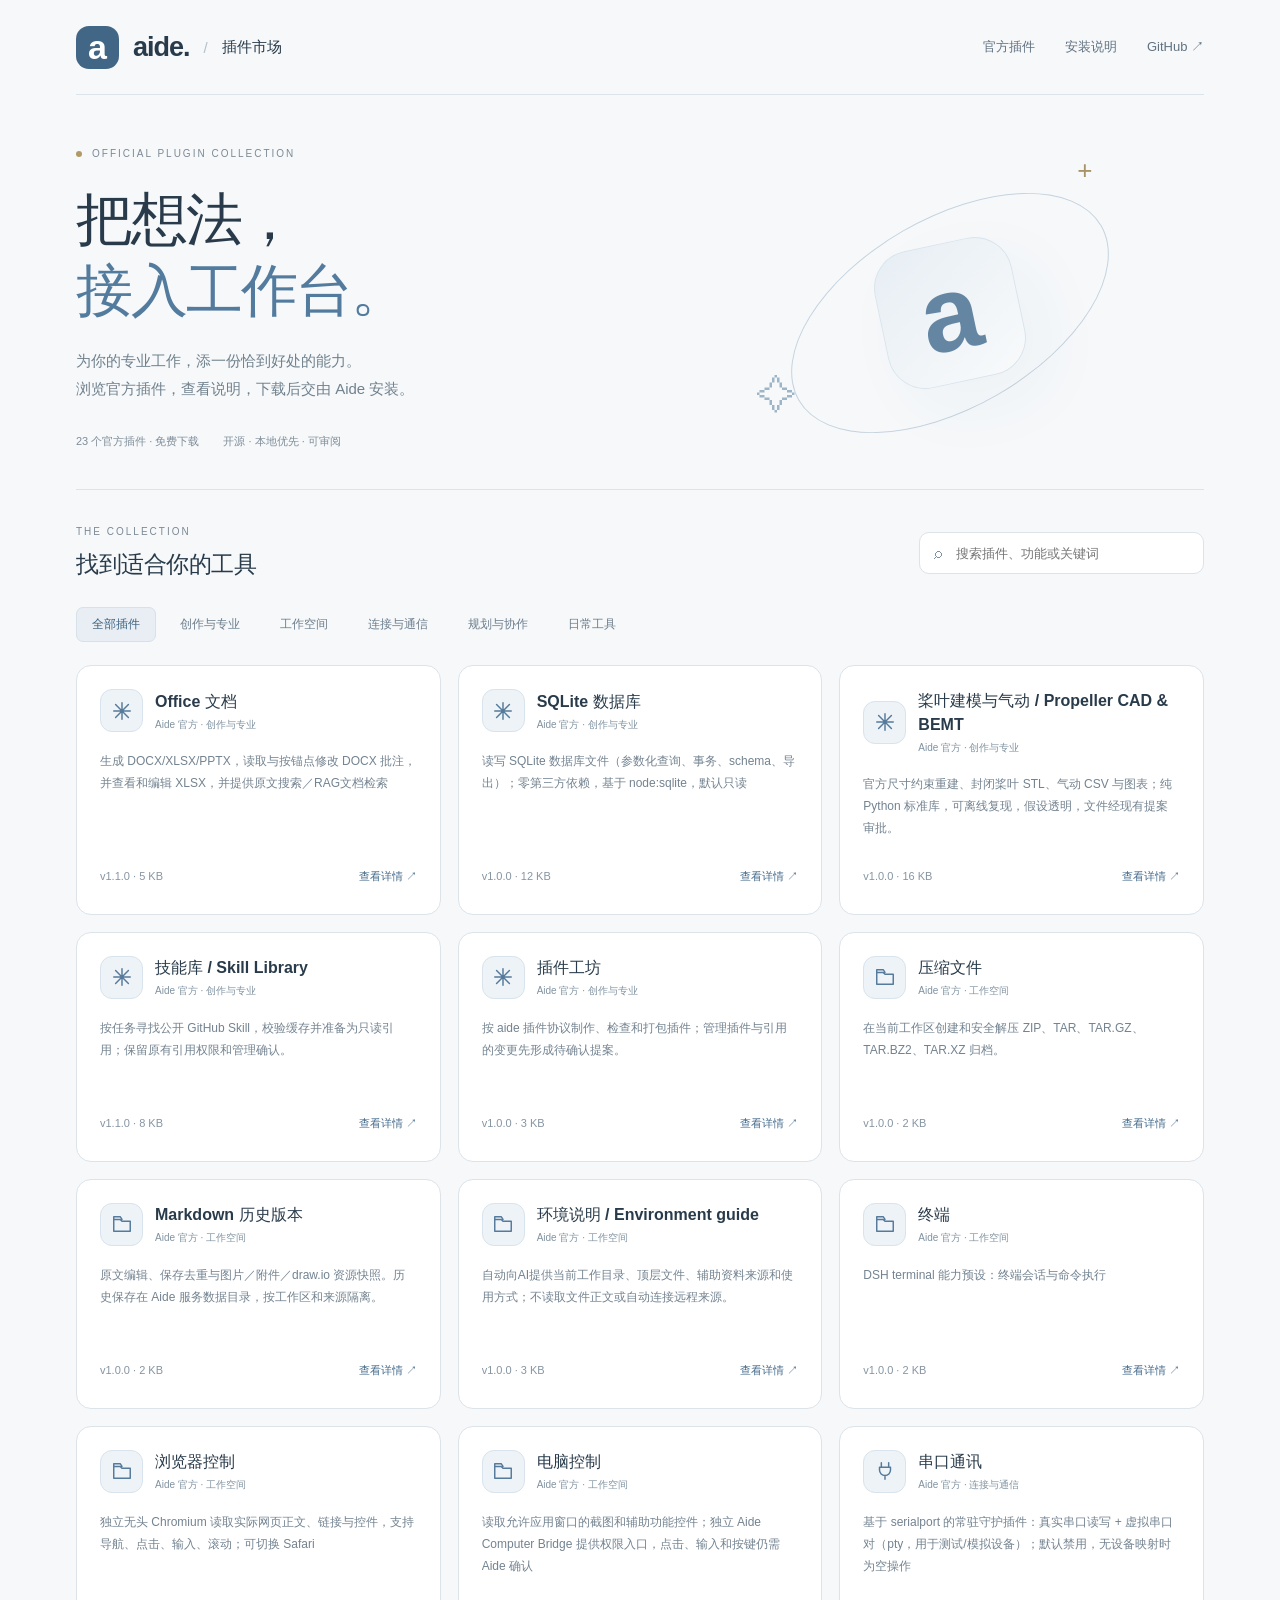
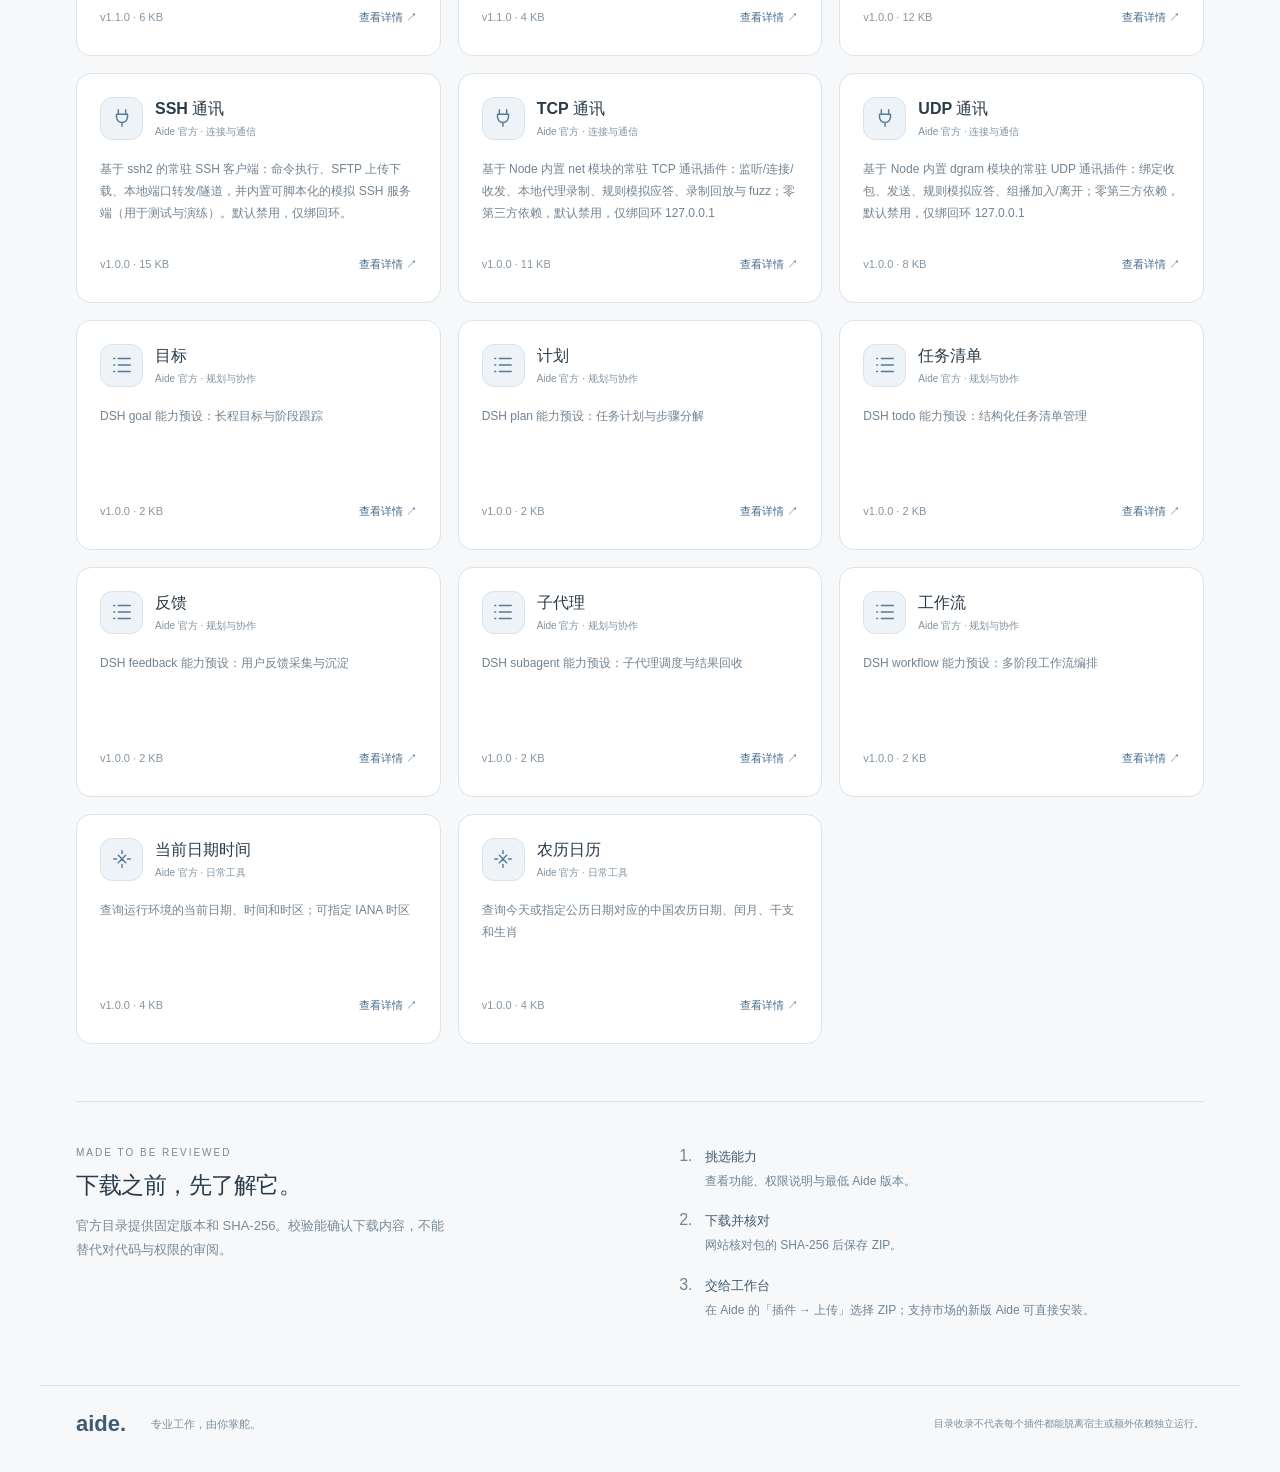
==== index.html @ da330de4 "feat: add official plugin catalog, verified packages and market website" ====
<!doctype html><html lang="zh-CN"><head><meta charset="utf-8"><meta name="viewport" content="width=device-width,initial-scale=1"><meta http-equiv="Content-Security-Policy" content="default-src 'self'; script-src 'self'; style-src 'self'; img-src 'self' https://raw.githubusercontent.com; connect-src 'self'; object-src 'none'; base-uri 'none'"><meta name="description" content="Aide 官方插件市场，浏览、核对并下载可安装的插件包。"><title>Aide · 官方插件市场</title><link rel="icon" href="favicon.svg" type="image/svg+xml"><link rel="stylesheet" href="market.css"><script src="market.js" defer></script></head><body><header><a class="brand" href="./"><span class="logo">a</span><b>aide.</b><span class="divider">/</span><span>插件市场</span></a><nav><a href="#plugins">官方插件</a><a href="#guide">安装说明</a><a href="https://github.com/skyelan1999/aide-pkg-shop" rel="noopener noreferrer" target="_blank">GitHub ↗</a></nav></header><main><section class="hero"><div class="eyebrow"><span></span> OFFICIAL PLUGIN COLLECTION</div><h1>把想法，<br><em>接入工作台。</em></h1><p>为你的专业工作，添一份恰到好处的能力。<br>浏览官方插件，查看说明，下载后交由 Aide 安装。</p><div class="hero-foot"><span id="count">正在读取目录</span><span>开源 · 本地优先 · 可审阅</span></div><div class="hero-art" aria-hidden="true"><span>+</span><div class="art-orbit"></div><div class="art-core">a</div><i>✧</i></div></section><section id="plugins" class="collection"><div class="section-heading"><div><span class="eyebrow">THE COLLECTION</span><h2>找到适合你的工具</h2></div><label class="search"><span aria-hidden="true">⌕</span><input id="search" type="search" placeholder="搜索插件、功能或关键词" aria-label="搜索官方插件"></label></div><div id="categories" class="categories" role="group" aria-label="插件分类"></div><p id="status" role="status" aria-live="polite"></p><div id="grid" class="grid"></div></section><section id="guide" class="guide"><div><span class="eyebrow">MADE TO BE REVIEWED</span><h2>下载之前，先了解它。</h2><p>官方目录提供固定版本和 SHA-256。校验能确认下载内容，不能替代对代码与权限的审阅。</p></div><ol><li><b>挑选能力</b><span>查看功能、权限说明与最低 Aide 版本。</span></li><li><b>下载并核对</b><span>网站核对包的 SHA-256 后保存 ZIP。</span></li><li><b>交给工作台</b><span>在 Aide 的「插件 → 上传」选择 ZIP；支持市场的新版 Aide 可直接安装。</span></li></ol></section></main><footer><a class="brand" href="https://github.com/skyelan1999/aide">aide.</a><span>专业工作，由你掌舵。</span><small>目录收录不代表每个插件都能脱离宿主或额外依赖独立运行。</small></footer><dialog id="details" aria-labelledby="detail-title"><div class="dialog-top"><span class="eyebrow">PLUGIN DETAILS</span><button id="close" aria-label="关闭详情">×</button></div><div id="detail-body"></div></dialog></body></html>
---- market.css ----
:root{font-family:Inter,-apple-system,BlinkMacSystemFont,"Segoe UI","PingFang SC",sans-serif;color:#293b4a;background:#f6f8fa;font-synthesis:none;--blue:#426786;--line:#dce3e9}*{box-sizing:border-box}body{margin:0}a{color:inherit;text-decoration:none}button,input{font:inherit}button,a{touch-action:manipulation}button{cursor:pointer}button:disabled{opacity:.55;cursor:wait}a:focus-visible,button:focus-visible,input:focus-visible{outline:2px solid #426786;outline-offset:4px}header,main,footer{max-width:1200px;margin:auto}header{height:94px;display:flex;align-items:center;justify-content:space-between;padding:0 36px}.brand{display:flex;align-items:center;gap:14px;font-size:15px}.brand b{font-size:27px;letter-spacing:-1px}.logo{display:grid;place-items:center;background:var(--blue);color:#fff;font-size:34px;font-weight:650;width:43px;height:43px;border-radius:13px}.divider{color:#b4c0ca}nav{display:flex;gap:30px;font-size:13px;color:#617281}nav a:hover{color:var(--blue)}main{padding:0 36px}.hero{position:relative;overflow:hidden;min-height:395px;border-top:1px solid var(--line);padding:53px 0 38px}.eyebrow{display:flex;align-items:center;gap:10px;font-size:10px;letter-spacing:2px;color:#7c8995}.eyebrow>span{width:6px;height:6px;border-radius:50%;background:#b19a66}h1{font-size:57px;letter-spacing:-2px;line-height:1.25;font-weight:600;margin:25px 0 20px}h1 em{font-style:normal;color:#527b9e}.hero p{font-size:15px;color:#70818d;line-height:1.9}.hero-foot{display:flex;gap:24px;margin-top:30px;font-size:11px;color:#7f8d99}.hero-art{position:absolute;inset:42px 0 0 55%;display:grid;place-items:center;pointer-events:none}.art-core{width:140px;height:140px;display:grid;place-items:center;font-weight:600;font-size:106px;line-height:1;color:#6486a3;background:linear-gradient(145deg,#e7eef4,#f8fafb);border:1px solid #d9e4ed;border-radius:38px;box-shadow:20px 26px 70px #365b7c0a;transform:rotate(-12deg)}.art-orbit{position:absolute;width:350px;height:190px;border:1px solid #c5d3df;border-radius:50%;transform:rotate(-30deg)}.hero-art>span{position:absolute;right:22%;top:5%;font-size:26px;color:#a89369}.hero-art i{position:absolute;left:12%;bottom:20%;font-size:40px;color:#9eb4c7;font-style:normal}.collection{border-top:1px solid var(--line);padding-top:36px;scroll-margin-top:24px}.section-heading{display:flex;align-items:center;justify-content:space-between;gap:24px}h2{font-size:23px;font-weight:550;letter-spacing:-.5px;margin:12px 0 0}.search{display:flex;gap:12px;align-items:center;border:1px solid var(--line);border-radius:10px;background:white;padding:11px 14px;color:#8091a0}.search input{width:235px;border:0;outline:0;background:none;font-size:13px;color:#293b4a}.categories{display:flex;gap:8px;flex-wrap:wrap;margin:27px 0 23px}.categories button{border:1px solid transparent;border-radius:7px;padding:8px 15px;background:none;color:#6c7e8d;font-size:12px}.categories button[aria-pressed=true]{border-color:#d6e1ea;background:#e8eef3;color:#3d6281}.grid{display:grid;grid-template-columns:repeat(3,minmax(0,1fr));gap:17px}.card{background:#fff;border:1px solid var(--line);border-radius:15px;padding:23px;display:flex;flex-direction:column;min-width:0;min-height:230px;transition:transform .15s,box-shadow .15s}.card:hover{transform:translateY(-2px);box-shadow:0 8px 25px #293b4a08}.card-head{display:flex;align-items:center;gap:12px}.plugin-icon{display:grid;place-items:center;width:43px;height:43px;border:1px solid #d8e3ed;border-radius:12px;background:#eef3f7;color:#567a9b;flex:none}.plugin-icon svg{width:22px;height:22px}.card h3{font-size:16px;font-weight:600;margin:0;line-height:1.5;overflow-wrap:anywhere}.official{color:#8093a1;font-size:10px;margin-top:4px;display:block}.card p{color:#738390;font-size:12px;line-height:1.85;display:-webkit-box;-webkit-line-clamp:3;-webkit-box-orient:vertical;overflow:hidden;margin:18px 0 22px}.card-foot{display:flex;align-items:center;justify-content:space-between;gap:12px;margin-top:auto;font-size:11px;color:#8695a2}.card-foot button{color:#456b8c;background:transparent;border:0;padding:7px 0 7px 10px;white-space:nowrap}.guide{display:grid;grid-template-columns:1fr 1fr;gap:70px;border-top:1px solid var(--line);margin-top:57px;padding:45px 0}.guide p{font-size:13px;line-height:1.9;color:#788997;max-width:370px}.guide ol{margin:0;padding-left:22px;color:#6f8495}.guide li{padding:0 0 19px 8px}.guide li b{display:block;font-size:13px;font-weight:550;color:#405a70}.guide li span{display:block;font-size:12px;line-height:1.8;margin-top:5px}footer{border-top:1px solid var(--line);padding:25px 36px 35px;display:flex;gap:25px;align-items:center;color:#7d8f9c;font-size:11px}footer .brand{font-weight:650;font-size:22px;color:#405a70}footer small{margin-left:auto;font-size:10px}dialog{border:1px solid var(--line);border-radius:18px;padding:28px;width:min(690px,calc(100vw - 32px));max-height:88dvh;color:inherit;background:#fbfcfd;box-shadow:0 30px 100px #22364930}dialog::backdrop{background:#263e5550;backdrop-filter:blur(4px)}.dialog-top{display:flex;justify-content:space-between;align-items:center;margin-bottom:20px}.dialog-top button{border:0;background:none;color:#657f94;font-size:25px;padding:3px 10px}dialog h2{font-size:25px;line-height:1.45;margin:12px 0}dialog p{font-size:13px;line-height:1.9;color:#6f8292}dialog dl{display:grid;grid-template-columns:100px 1fr;gap:12px;font-size:12px;padding:20px;border:1px solid var(--line);border-radius:10px;background:#fff}dialog dt{color:#8493a0}dialog dd{margin:0;overflow-wrap:anywhere}dialog details{font-size:12px;color:#62788c;margin:20px 0}dialog pre{white-space:pre-wrap;overflow-wrap:anywhere;line-height:1.9;font:12px/1.9 inherit;padding:14px;background:#eef2f6;border-radius:8px}.primary{border:0;border-radius:9px;background:#466b89;color:#fff;padding:12px 20px;font-size:13px}.detail-actions{display:flex;align-items:center;gap:20px;margin-top:22px}.detail-actions a{font-size:12px;color:#597b97}#status:empty{display:none}#status{font-size:13px;color:#667f93}.download-status{font-size:12px;color:#667f93;min-height:20px}
@media(max-width:800px){.grid{grid-template-columns:repeat(2,minmax(0,1fr))}.hero-art{inset:65px -80px 0 55%;opacity:.65}.guide{gap:30px}.search input{width:170px}footer{flex-wrap:wrap}footer small{margin:0;width:100%}}@media(max-width:540px){header{padding:0 20px;height:76px}nav{gap:15px}nav a:first-child{display:none}.brand{gap:9px}.brand>span:last-child{display:none}main{padding:0 20px}.hero{min-height:360px;padding-top:35px}h1{font-size:45px}.hero-art{opacity:.25;inset:80px -160px 0 35%}.hero-foot{position:relative;gap:14px;font-size:10px}.section-heading{align-items:stretch;flex-direction:column}.search input{width:100%}.grid{grid-template-columns:1fr}.guide{grid-template-columns:1fr;gap:25px}.categories{gap:3px}.categories button{padding:8px 10px}dialog{padding:20px}dialog dl{grid-template-columns:76px 1fr;padding:14px}footer{padding-inline:20px}}
@media(prefers-reduced-motion:reduce){*{transition:none!important}.card:hover{transform:none}}
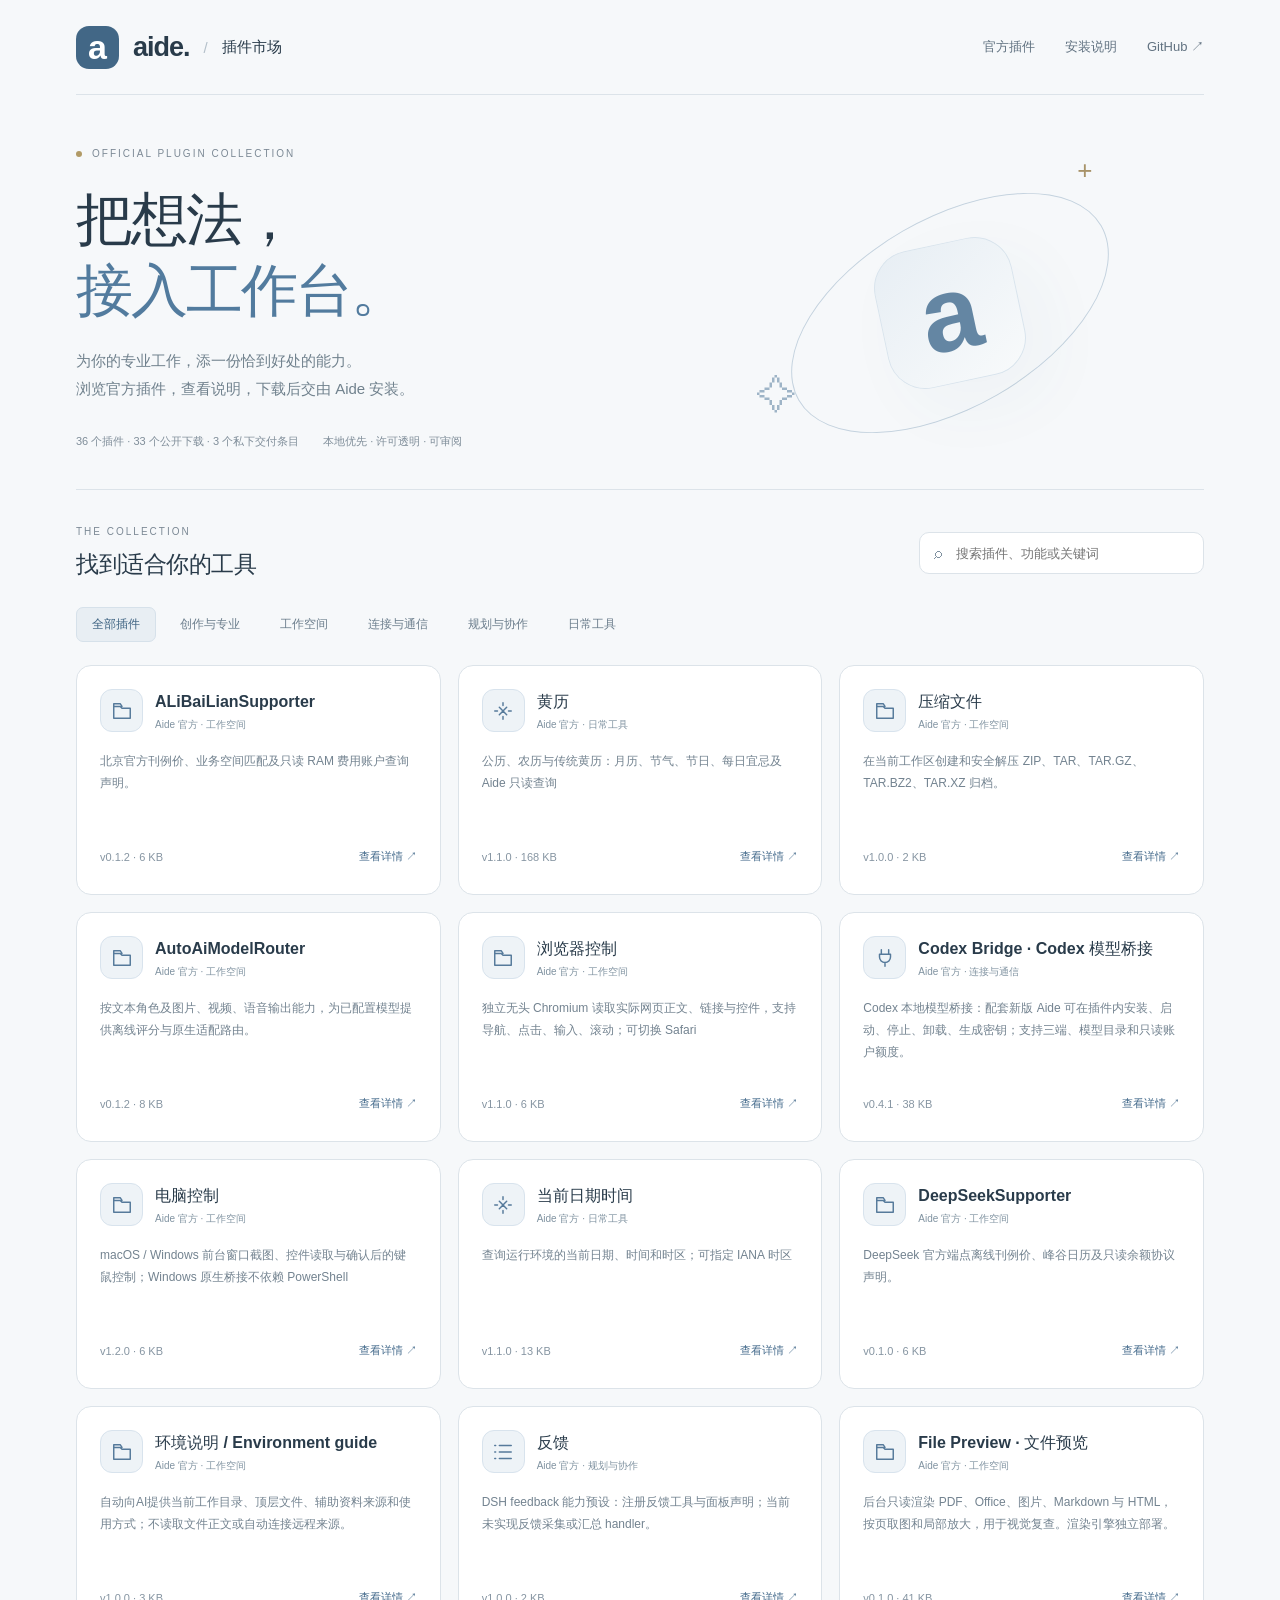
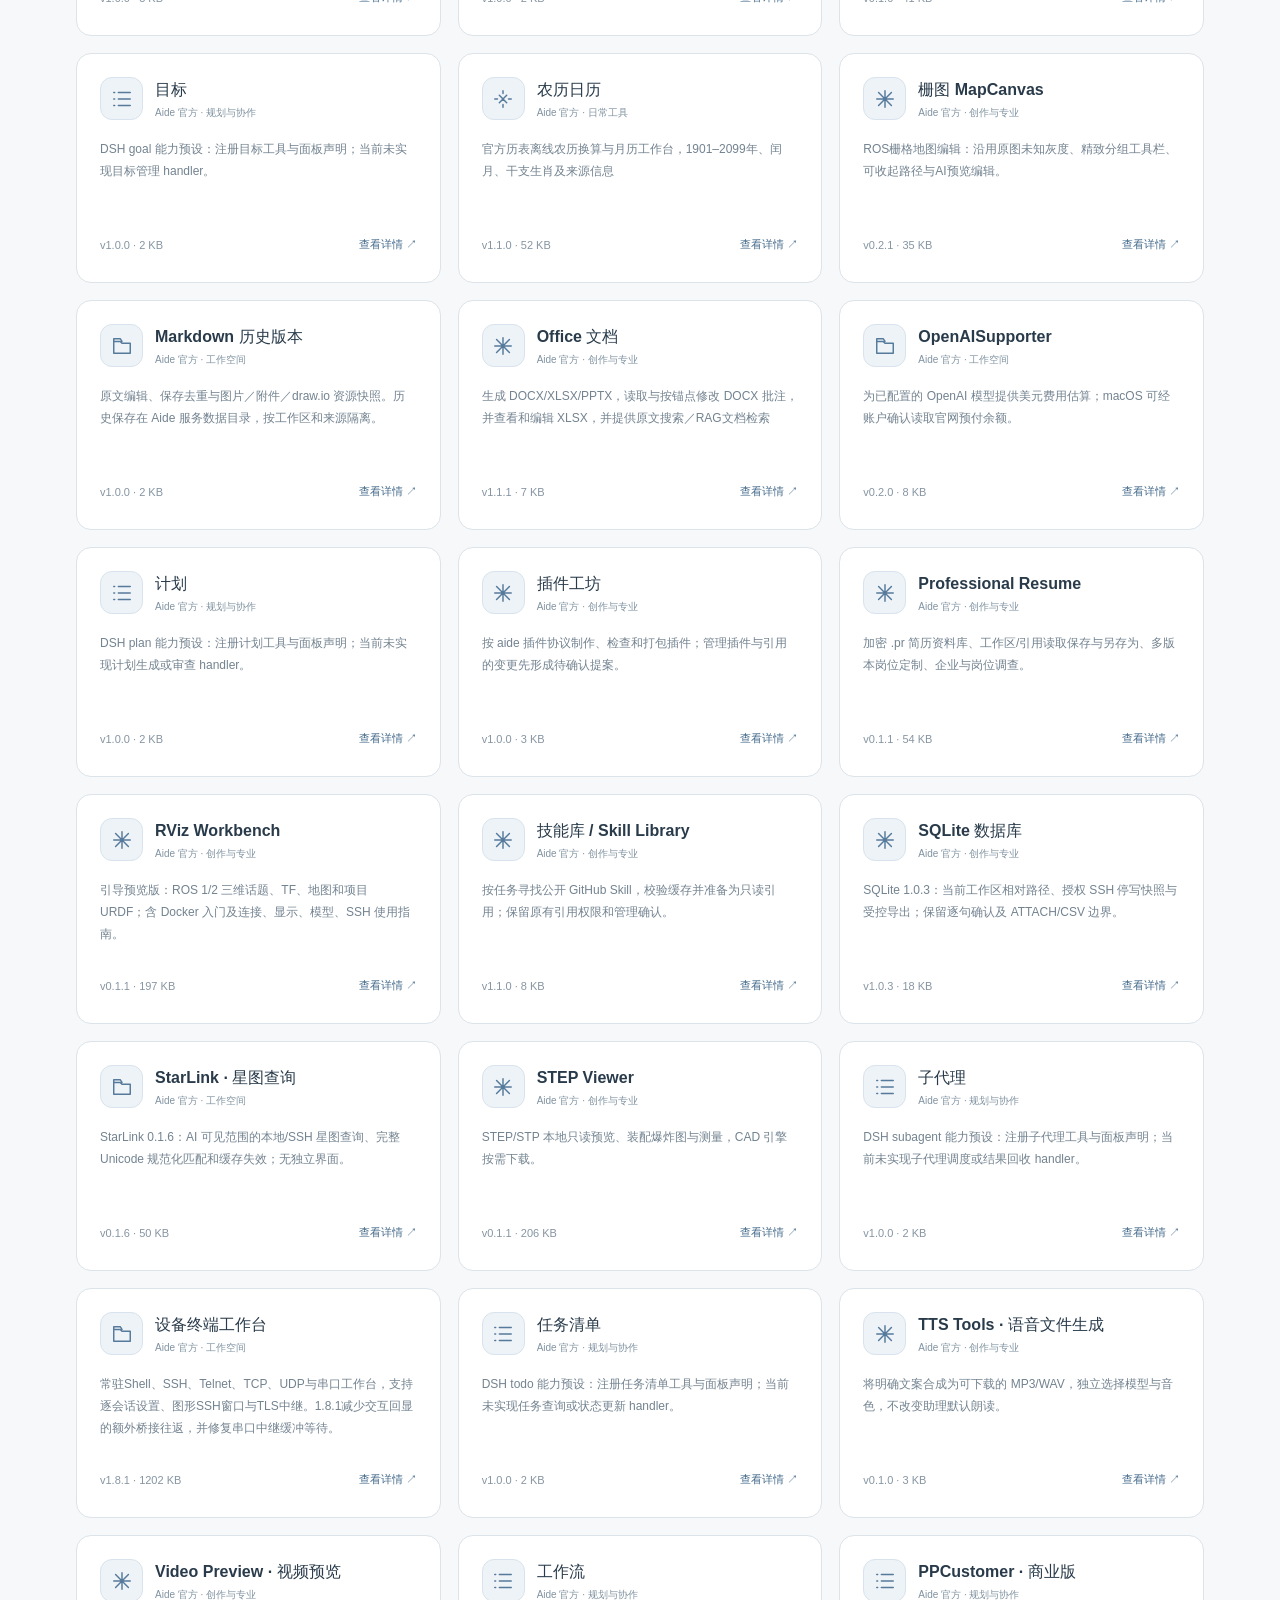
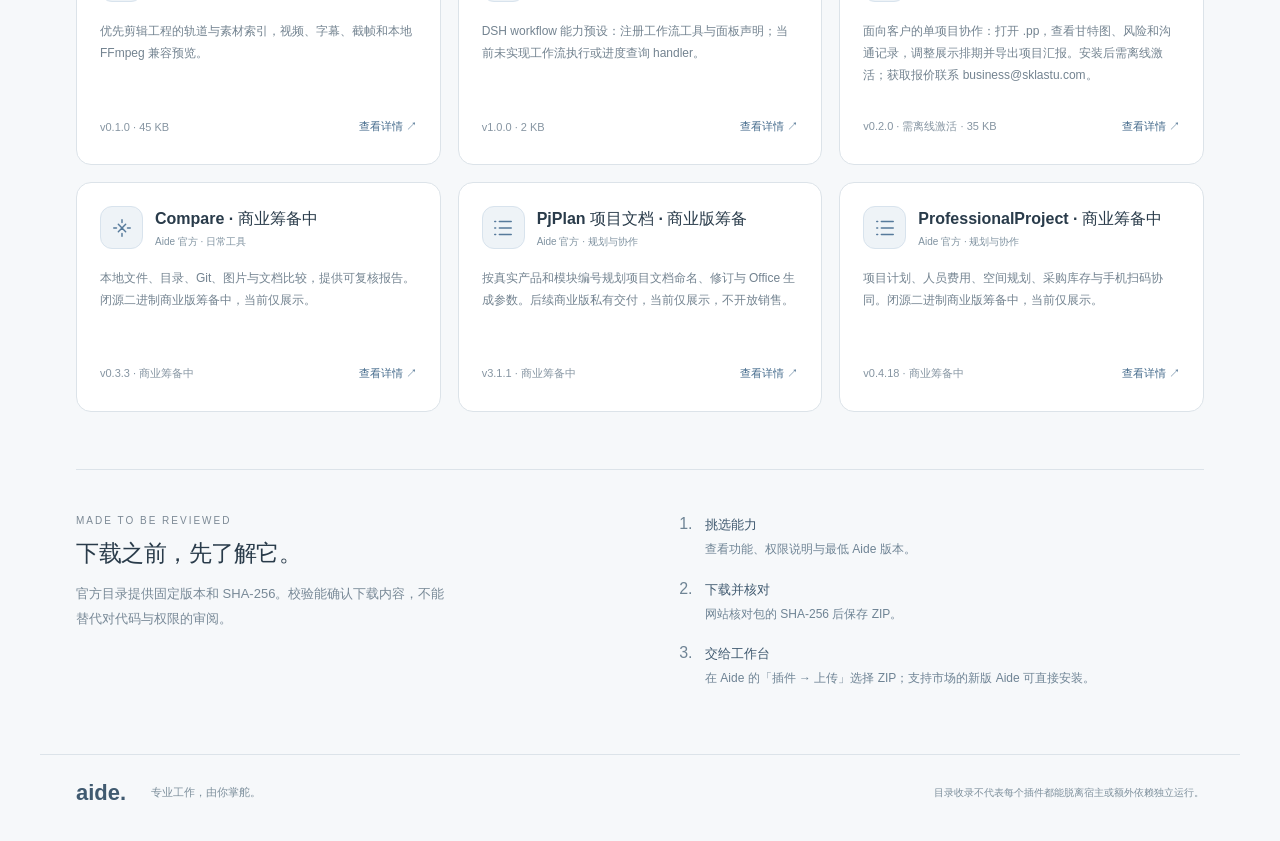
==== commit 316ef1ff: "Publish PPCustomer commercial client with offline activation guidance" ====
--- a/index.html
+++ b/index.html
@@ -1 +1 @@
-<!doctype html><html lang="zh-CN"><head><meta charset="utf-8"><meta name="viewport" content="width=device-width,initial-scale=1"><meta http-equiv="Content-Security-Policy" content="default-src 'self'; script-src 'self'; style-src 'self'; img-src 'self' https://raw.githubusercontent.com; connect-src 'self'; object-src 'none'; base-uri 'none'"><meta name="description" content="Aide 官方插件市场，浏览、核对并下载可安装的插件包。"><title>Aide · 官方插件市场</title><link rel="icon" href="favicon.svg" type="image/svg+xml"><link rel="stylesheet" href="market.css"><script src="market.js" defer></script></head><body><header><a class="brand" href="./"><span class="logo">a</span><b>aide.</b><span class="divider">/</span><span>插件市场</span></a><nav><a href="#plugins">官方插件</a><a href="#guide">安装说明</a><a href="https://github.com/skyelan1999/aide-pkg-shop" rel="noopener noreferrer" target="_blank">GitHub ↗</a></nav></header><main><section class="hero"><div class="eyebrow"><span></span> OFFICIAL PLUGIN COLLECTION</div><h1>把想法，<br><em>接入工作台。</em></h1><p>为你的专业工作，添一份恰到好处的能力。<br>浏览官方插件，查看说明，下载后交由 Aide 安装。</p><div class="hero-foot"><span id="count">正在读取目录</span><span>开源 · 本地优先 · 可审阅</span></div><div class="hero-art" aria-hidden="true"><span>+</span><div class="art-orbit"></div><div class="art-core">a</div><i>✧</i></div></section><section id="plugins" class="collection"><div class="section-heading"><div><span class="eyebrow">THE COLLECTION</span><h2>找到适合你的工具</h2></div><label class="search"><span aria-hidden="true">⌕</span><input id="search" type="search" placeholder="搜索插件、功能或关键词" aria-label="搜索官方插件"></label></div><div id="categories" class="categories" role="group" aria-label="插件分类"></div><p id="status" role="status" aria-live="polite"></p><div id="grid" class="grid"></div></section><section id="guide" class="guide"><div><span class="eyebrow">MADE TO BE REVIEWED</span><h2>下载之前，先了解它。</h2><p>官方目录提供固定版本和 SHA-256。校验能确认下载内容，不能替代对代码与权限的审阅。</p></div><ol><li><b>挑选能力</b><span>查看功能、权限说明与最低 Aide 版本。</span></li><li><b>下载并核对</b><span>网站核对包的 SHA-256 后保存 ZIP。</span></li><li><b>交给工作台</b><span>在 Aide 的「插件 → 上传」选择 ZIP；支持市场的新版 Aide 可直接安装。</span></li></ol></section></main><footer><a class="brand" href="https://github.com/skyelan1999/aide">aide.</a><span>专业工作，由你掌舵。</span><small>目录收录不代表每个插件都能脱离宿主或额外依赖独立运行。</small></footer><dialog id="details" aria-labelledby="detail-title"><div class="dialog-top"><span class="eyebrow">PLUGIN DETAILS</span><button id="close" aria-label="关闭详情">×</button></div><div id="detail-body"></div></dialog></body></html>
+<!doctype html><html lang="zh-CN"><head><meta charset="utf-8"><meta name="viewport" content="width=device-width,initial-scale=1"><meta http-equiv="Content-Security-Policy" content="default-src 'self'; script-src 'self'; style-src 'self'; img-src 'self' https://raw.githubusercontent.com; connect-src 'self'; object-src 'none'; base-uri 'none'"><meta name="description" content="Aide 官方插件市场，浏览、核对并下载可安装的插件包。"><title>Aide · 官方插件市场</title><link rel="icon" href="favicon.svg" type="image/svg+xml"><link rel="stylesheet" href="market.css"><script src="market.js" defer></script></head><body><header><a class="brand" href="./"><span class="logo">a</span><b>aide.</b><span class="divider">/</span><span>插件市场</span></a><nav><a href="#plugins">官方插件</a><a href="#guide">安装说明</a><a href="https://github.com/skyelan1999/aide-pkg-shop" rel="noopener noreferrer" target="_blank">GitHub ↗</a></nav></header><main><section class="hero"><div class="eyebrow"><span></span> OFFICIAL PLUGIN COLLECTION</div><h1>把想法，<br><em>接入工作台。</em></h1><p>为你的专业工作，添一份恰到好处的能力。<br>浏览官方插件，查看说明，下载后交由 Aide 安装。</p><div class="hero-foot"><span id="count">正在读取目录</span><span>本地优先 · 许可透明 · 可审阅</span></div><div class="hero-art" aria-hidden="true"><span>+</span><div class="art-orbit"></div><div class="art-core">a</div><i>✧</i></div></section><section id="plugins" class="collection"><div class="section-heading"><div><span class="eyebrow">THE COLLECTION</span><h2>找到适合你的工具</h2></div><label class="search"><span aria-hidden="true">⌕</span><input id="search" type="search" placeholder="搜索插件、功能或关键词" aria-label="搜索官方插件"></label></div><div id="categories" class="categories" role="group" aria-label="插件分类"></div><p id="status" role="status" aria-live="polite"></p><div id="grid" class="grid"></div></section><section id="guide" class="guide"><div><span class="eyebrow">MADE TO BE REVIEWED</span><h2>下载之前，先了解它。</h2><p>官方目录提供固定版本和 SHA-256。校验能确认下载内容，不能替代对代码与权限的审阅。</p></div><ol><li><b>挑选能力</b><span>查看功能、权限说明与最低 Aide 版本。</span></li><li><b>下载并核对</b><span>网站核对包的 SHA-256 后保存 ZIP。</span></li><li><b>交给工作台</b><span>在 Aide 的「插件 → 上传」选择 ZIP；支持市场的新版 Aide 可直接安装。</span></li></ol></section></main><footer><a class="brand" href="https://github.com/skyelan1999/aide">aide.</a><span>专业工作，由你掌舵。</span><small>目录收录不代表每个插件都能脱离宿主或额外依赖独立运行。</small></footer><dialog id="details" aria-labelledby="detail-title"><div class="dialog-top"><span class="eyebrow">PLUGIN DETAILS</span><button id="close" aria-label="关闭详情">×</button></div><div id="detail-body"></div></dialog></body></html>
--- a/market.css
+++ b/market.css
@@ -1,3 +1,7 @@
 :root{font-family:Inter,-apple-system,BlinkMacSystemFont,"Segoe UI","PingFang SC",sans-serif;color:#293b4a;background:#f6f8fa;font-synthesis:none;--blue:#426786;--line:#dce3e9}*{box-sizing:border-box}body{margin:0}a{color:inherit;text-decoration:none}button,input{font:inherit}button,a{touch-action:manipulation}button{cursor:pointer}button:disabled{opacity:.55;cursor:wait}a:focus-visible,button:focus-visible,input:focus-visible{outline:2px solid #426786;outline-offset:4px}header,main,footer{max-width:1200px;margin:auto}header{height:94px;display:flex;align-items:center;justify-content:space-between;padding:0 36px}.brand{display:flex;align-items:center;gap:14px;font-size:15px}.brand b{font-size:27px;letter-spacing:-1px}.logo{display:grid;place-items:center;background:var(--blue);color:#fff;font-size:34px;font-weight:650;width:43px;height:43px;border-radius:13px}.divider{color:#b4c0ca}nav{display:flex;gap:30px;font-size:13px;color:#617281}nav a:hover{color:var(--blue)}main{padding:0 36px}.hero{position:relative;overflow:hidden;min-height:395px;border-top:1px solid var(--line);padding:53px 0 38px}.eyebrow{display:flex;align-items:center;gap:10px;font-size:10px;letter-spacing:2px;color:#7c8995}.eyebrow>span{width:6px;height:6px;border-radius:50%;background:#b19a66}h1{font-size:57px;letter-spacing:-2px;line-height:1.25;font-weight:600;margin:25px 0 20px}h1 em{font-style:normal;color:#527b9e}.hero p{font-size:15px;color:#70818d;line-height:1.9}.hero-foot{display:flex;gap:24px;margin-top:30px;font-size:11px;color:#7f8d99}.hero-art{position:absolute;inset:42px 0 0 55%;display:grid;place-items:center;pointer-events:none}.art-core{width:140px;height:140px;display:grid;place-items:center;font-weight:600;font-size:106px;line-height:1;color:#6486a3;background:linear-gradient(145deg,#e7eef4,#f8fafb);border:1px solid #d9e4ed;border-radius:38px;box-shadow:20px 26px 70px #365b7c0a;transform:rotate(-12deg)}.art-orbit{position:absolute;width:350px;height:190px;border:1px solid #c5d3df;border-radius:50%;transform:rotate(-30deg)}.hero-art>span{position:absolute;right:22%;top:5%;font-size:26px;color:#a89369}.hero-art i{position:absolute;left:12%;bottom:20%;font-size:40px;color:#9eb4c7;font-style:normal}.collection{border-top:1px solid var(--line);padding-top:36px;scroll-margin-top:24px}.section-heading{display:flex;align-items:center;justify-content:space-between;gap:24px}h2{font-size:23px;font-weight:550;letter-spacing:-.5px;margin:12px 0 0}.search{display:flex;gap:12px;align-items:center;border:1px solid var(--line);border-radius:10px;background:white;padding:11px 14px;color:#8091a0}.search input{width:235px;border:0;outline:0;background:none;font-size:13px;color:#293b4a}.categories{display:flex;gap:8px;flex-wrap:wrap;margin:27px 0 23px}.categories button{border:1px solid transparent;border-radius:7px;padding:8px 15px;background:none;color:#6c7e8d;font-size:12px}.categories button[aria-pressed=true]{border-color:#d6e1ea;background:#e8eef3;color:#3d6281}.grid{display:grid;grid-template-columns:repeat(3,minmax(0,1fr));gap:17px}.card{background:#fff;border:1px solid var(--line);border-radius:15px;padding:23px;display:flex;flex-direction:column;min-width:0;min-height:230px;transition:transform .15s,box-shadow .15s}.card:hover{transform:translateY(-2px);box-shadow:0 8px 25px #293b4a08}.card-head{display:flex;align-items:center;gap:12px}.plugin-icon{display:grid;place-items:center;width:43px;height:43px;border:1px solid #d8e3ed;border-radius:12px;background:#eef3f7;color:#567a9b;flex:none}.plugin-icon svg{width:22px;height:22px}.card h3{font-size:16px;font-weight:600;margin:0;line-height:1.5;overflow-wrap:anywhere}.official{color:#8093a1;font-size:10px;margin-top:4px;display:block}.card p{color:#738390;font-size:12px;line-height:1.85;display:-webkit-box;-webkit-line-clamp:3;-webkit-box-orient:vertical;overflow:hidden;margin:18px 0 22px}.card-foot{display:flex;align-items:center;justify-content:space-between;gap:12px;margin-top:auto;font-size:11px;color:#8695a2}.card-foot button{color:#456b8c;background:transparent;border:0;padding:7px 0 7px 10px;white-space:nowrap}.guide{display:grid;grid-template-columns:1fr 1fr;gap:70px;border-top:1px solid var(--line);margin-top:57px;padding:45px 0}.guide p{font-size:13px;line-height:1.9;color:#788997;max-width:370px}.guide ol{margin:0;padding-left:22px;color:#6f8495}.guide li{padding:0 0 19px 8px}.guide li b{display:block;font-size:13px;font-weight:550;color:#405a70}.guide li span{display:block;font-size:12px;line-height:1.8;margin-top:5px}footer{border-top:1px solid var(--line);padding:25px 36px 35px;display:flex;gap:25px;align-items:center;color:#7d8f9c;font-size:11px}footer .brand{font-weight:650;font-size:22px;color:#405a70}footer small{margin-left:auto;font-size:10px}dialog{border:1px solid var(--line);border-radius:18px;padding:28px;width:min(690px,calc(100vw - 32px));max-height:88dvh;color:inherit;background:#fbfcfd;box-shadow:0 30px 100px #22364930}dialog::backdrop{background:#263e5550;backdrop-filter:blur(4px)}.dialog-top{display:flex;justify-content:space-between;align-items:center;margin-bottom:20px}.dialog-top button{border:0;background:none;color:#657f94;font-size:25px;padding:3px 10px}dialog h2{font-size:25px;line-height:1.45;margin:12px 0}dialog p{font-size:13px;line-height:1.9;color:#6f8292}dialog dl{display:grid;grid-template-columns:100px 1fr;gap:12px;font-size:12px;padding:20px;border:1px solid var(--line);border-radius:10px;background:#fff}dialog dt{color:#8493a0}dialog dd{margin:0;overflow-wrap:anywhere}dialog details{font-size:12px;color:#62788c;margin:20px 0}dialog pre{white-space:pre-wrap;overflow-wrap:anywhere;line-height:1.9;font:12px/1.9 inherit;padding:14px;background:#eef2f6;border-radius:8px}.primary{border:0;border-radius:9px;background:#466b89;color:#fff;padding:12px 20px;font-size:13px}.detail-actions{display:flex;align-items:center;gap:20px;margin-top:22px}.detail-actions a{font-size:12px;color:#597b97}#status:empty{display:none}#status{font-size:13px;color:#667f93}.download-status{font-size:12px;color:#667f93;min-height:20px}
 @media(max-width:800px){.grid{grid-template-columns:repeat(2,minmax(0,1fr))}.hero-art{inset:65px -80px 0 55%;opacity:.65}.guide{gap:30px}.search input{width:170px}footer{flex-wrap:wrap}footer small{margin:0;width:100%}}@media(max-width:540px){header{padding:0 20px;height:76px}nav{gap:15px}nav a:first-child{display:none}.brand{gap:9px}.brand>span:last-child{display:none}main{padding:0 20px}.hero{min-height:360px;padding-top:35px}h1{font-size:45px}.hero-art{opacity:.25;inset:80px -160px 0 35%}.hero-foot{position:relative;gap:14px;font-size:10px}.section-heading{align-items:stretch;flex-direction:column}.search input{width:100%}.grid{grid-template-columns:1fr}.guide{grid-template-columns:1fr;gap:25px}.categories{gap:3px}.categories button{padding:8px 10px}dialog{padding:20px}dialog dl{grid-template-columns:76px 1fr;padding:14px}footer{padding-inline:20px}}
 @media(prefers-reduced-motion:reduce){*{transition:none!important}.card:hover{transform:none}}
+
+.resource{margin-top:18px;padding-top:18px;border-top:1px solid var(--line)}.resource>a{font-size:13px;color:var(--blue);text-decoration:underline;text-underline-offset:4px}.resource p{overflow-wrap:anywhere}
+
+.hero-foot{flex-wrap:wrap;gap:12px 24px}.hero-foot>span:last-child{white-space:nowrap}
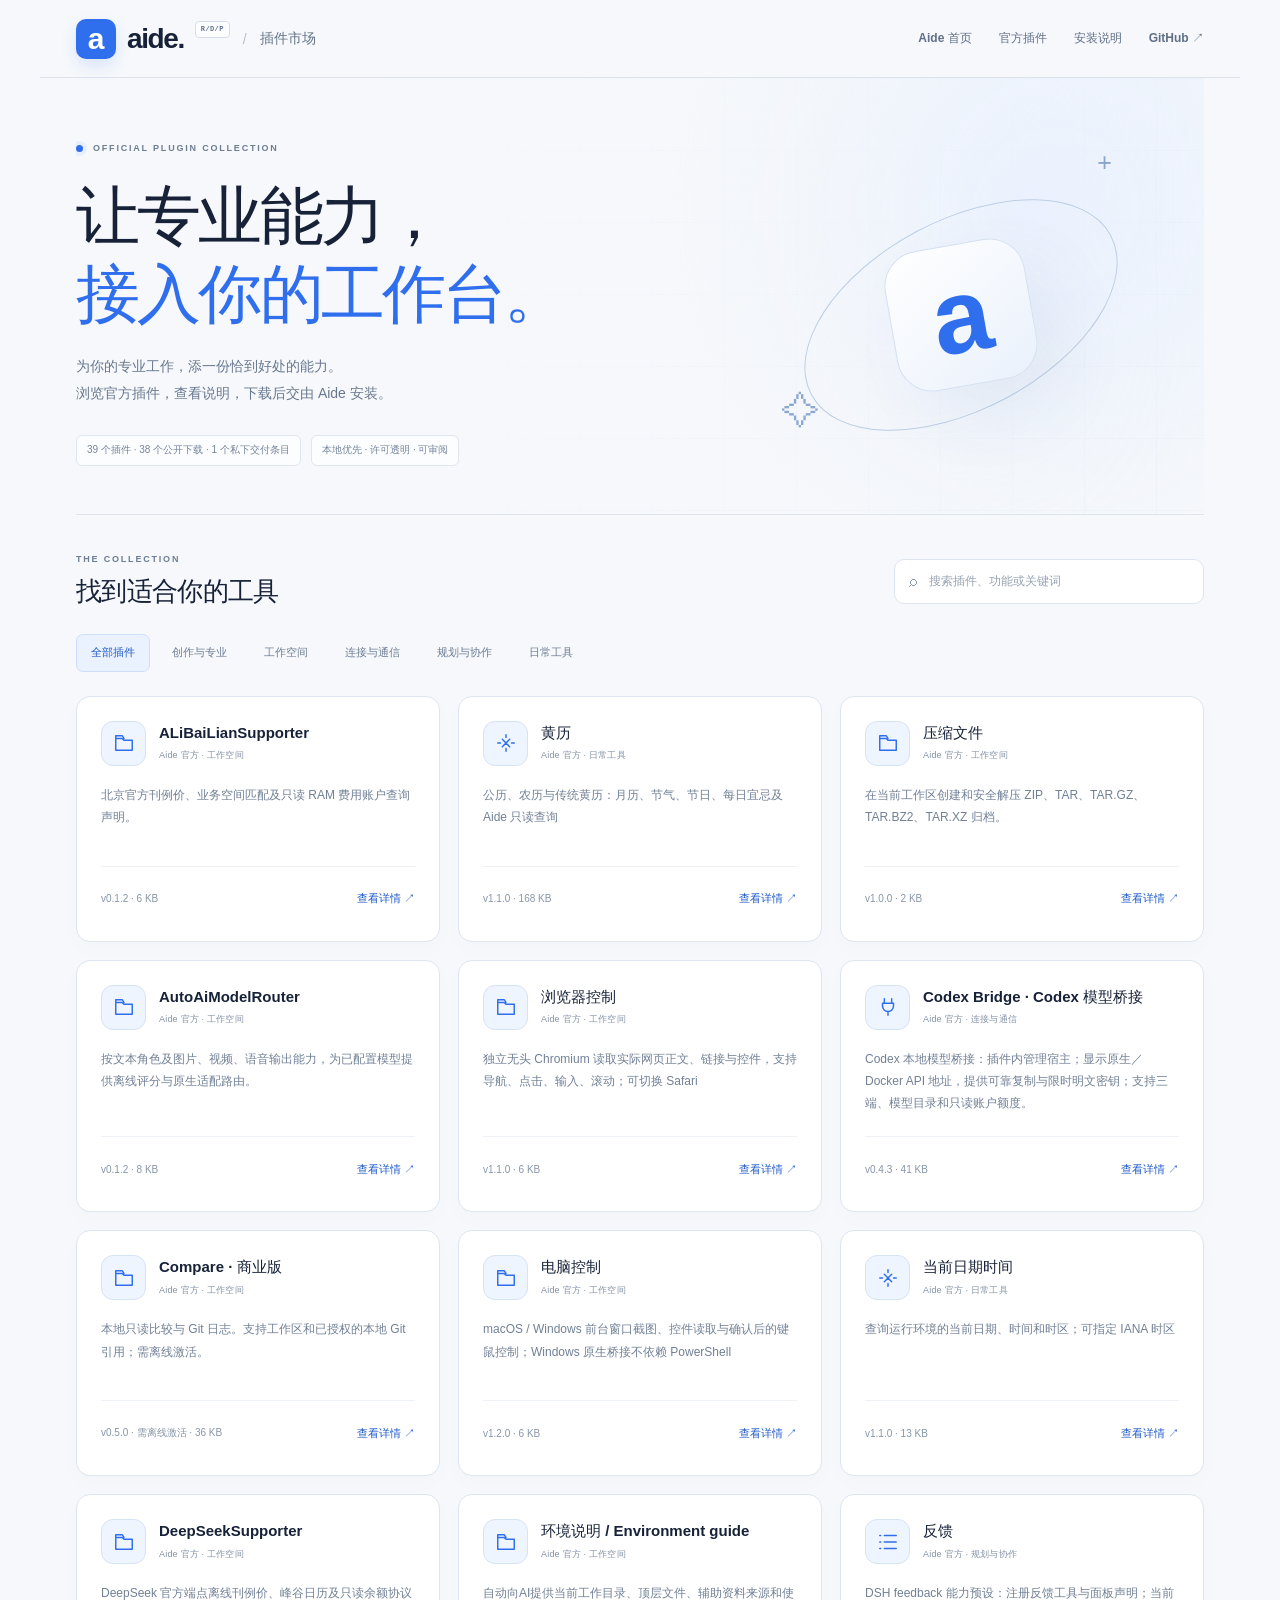
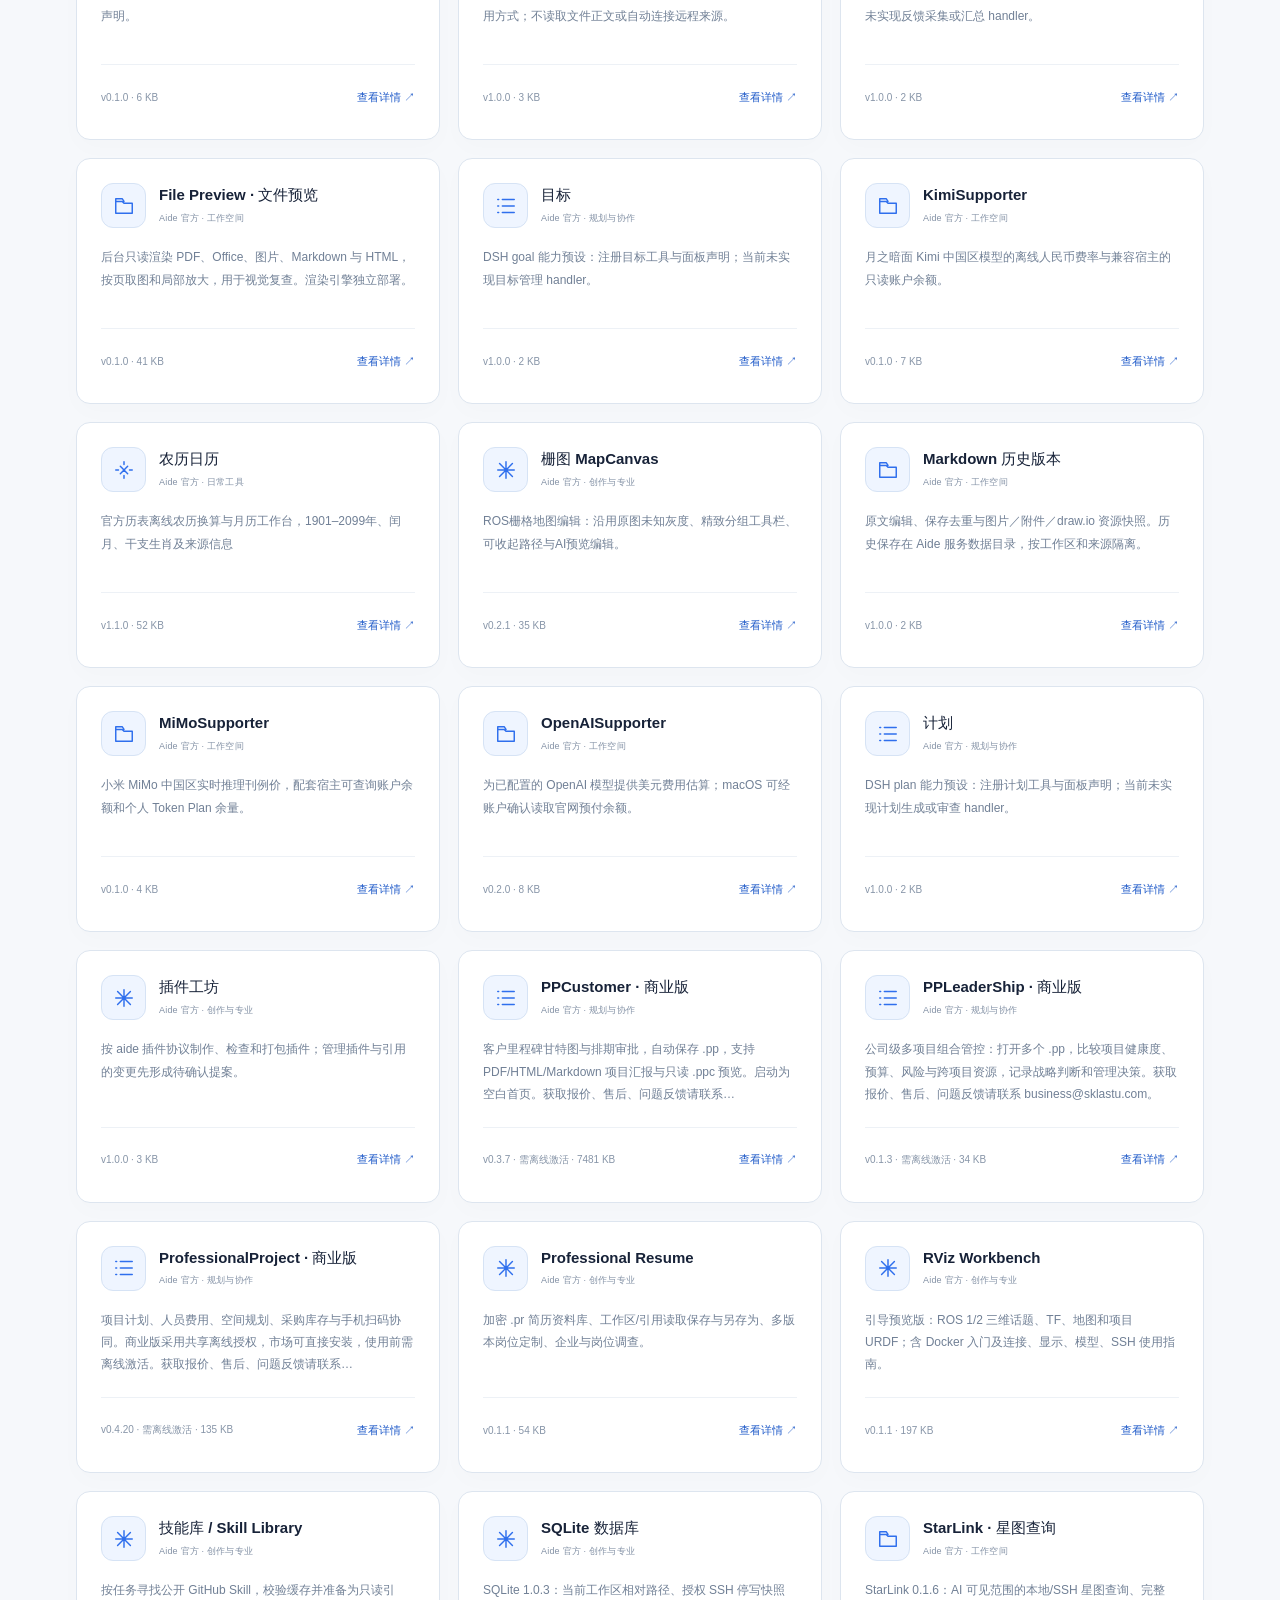
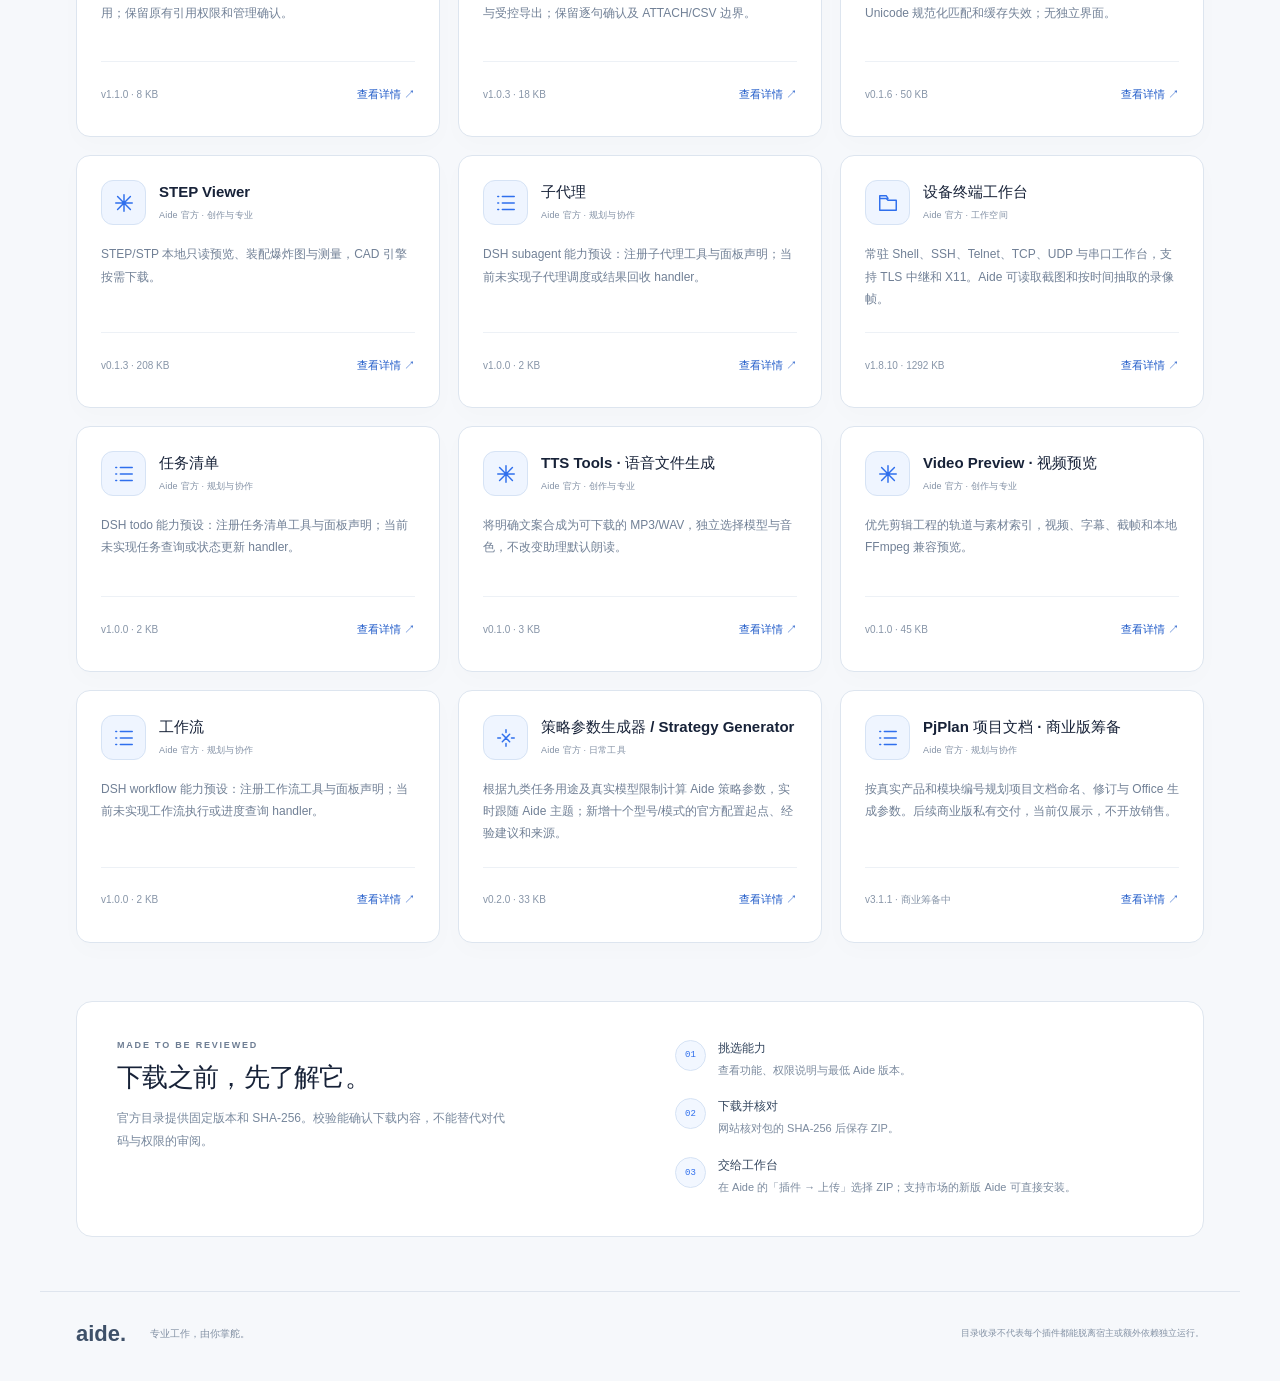
==== commit fa9d6d74: "Refresh plugin market visual design" ====
--- a/index.html
+++ b/index.html
@@ -1 +1 @@
-<!doctype html><html lang="zh-CN"><head><meta charset="utf-8"><meta name="viewport" content="width=device-width,initial-scale=1"><meta http-equiv="Content-Security-Policy" content="default-src 'self'; script-src 'self'; style-src 'self'; img-src 'self' https://raw.githubusercontent.com; connect-src 'self'; object-src 'none'; base-uri 'none'"><meta name="description" content="Aide 官方插件市场，浏览、核对并下载可安装的插件包。"><title>Aide · 官方插件市场</title><link rel="icon" href="favicon.svg" type="image/svg+xml"><link rel="stylesheet" href="market.css"><script src="market.js" defer></script></head><body><header><a class="brand" href="./"><span class="logo">a</span><b>aide.</b><span class="divider">/</span><span>插件市场</span></a><nav><a href="#plugins">官方插件</a><a href="#guide">安装说明</a><a href="https://github.com/skyelan1999/aide-pkg-shop" rel="noopener noreferrer" target="_blank">GitHub ↗</a></nav></header><main><section class="hero"><div class="eyebrow"><span></span> OFFICIAL PLUGIN COLLECTION</div><h1>把想法，<br><em>接入工作台。</em></h1><p>为你的专业工作，添一份恰到好处的能力。<br>浏览官方插件，查看说明，下载后交由 Aide 安装。</p><div class="hero-foot"><span id="count">正在读取目录</span><span>本地优先 · 许可透明 · 可审阅</span></div><div class="hero-art" aria-hidden="true"><span>+</span><div class="art-orbit"></div><div class="art-core">a</div><i>✧</i></div></section><section id="plugins" class="collection"><div class="section-heading"><div><span class="eyebrow">THE COLLECTION</span><h2>找到适合你的工具</h2></div><label class="search"><span aria-hidden="true">⌕</span><input id="search" type="search" placeholder="搜索插件、功能或关键词" aria-label="搜索官方插件"></label></div><div id="categories" class="categories" role="group" aria-label="插件分类"></div><p id="status" role="status" aria-live="polite"></p><div id="grid" class="grid"></div></section><section id="guide" class="guide"><div><span class="eyebrow">MADE TO BE REVIEWED</span><h2>下载之前，先了解它。</h2><p>官方目录提供固定版本和 SHA-256。校验能确认下载内容，不能替代对代码与权限的审阅。</p></div><ol><li><b>挑选能力</b><span>查看功能、权限说明与最低 Aide 版本。</span></li><li><b>下载并核对</b><span>网站核对包的 SHA-256 后保存 ZIP。</span></li><li><b>交给工作台</b><span>在 Aide 的「插件 → 上传」选择 ZIP；支持市场的新版 Aide 可直接安装。</span></li></ol></section></main><footer><a class="brand" href="https://github.com/skyelan1999/aide">aide.</a><span>专业工作，由你掌舵。</span><small>目录收录不代表每个插件都能脱离宿主或额外依赖独立运行。</small></footer><dialog id="details" aria-labelledby="detail-title"><div class="dialog-top"><span class="eyebrow">PLUGIN DETAILS</span><button id="close" aria-label="关闭详情">×</button></div><div id="detail-body"></div></dialog></body></html>
+<!doctype html><html lang="zh-CN"><head><meta charset="utf-8"><meta name="viewport" content="width=device-width,initial-scale=1"><meta http-equiv="Content-Security-Policy" content="default-src 'self'; script-src 'self'; style-src 'self'; img-src 'self' https://raw.githubusercontent.com; connect-src 'self'; object-src 'none'; base-uri 'none'"><meta name="description" content="Aide 官方插件市场，浏览、核对并下载可安装的插件包。"><title>Aide · 官方插件市场</title><link rel="icon" href="favicon.svg" type="image/svg+xml"><link rel="stylesheet" href="market.css"><script src="market.js" defer></script></head><body><header><a class="brand" href="./"><span class="logo">a</span><b>aide.</b><sup class="brand-phase" title="Research · Development · Productivity">R/D/P</sup><span class="divider">/</span><span>插件市场</span></a><nav><a href="https://skyelan1999.github.io/aide/">Aide 首页</a><a href="#plugins">官方插件</a><a href="#guide">安装说明</a><a href="https://github.com/skyelan1999/aide-pkg-shop" rel="noopener noreferrer" target="_blank">GitHub ↗</a></nav></header><main><section class="hero"><div class="eyebrow"><span></span> OFFICIAL PLUGIN COLLECTION</div><h1>让专业能力，<br><em>接入你的工作台。</em></h1><p>为你的专业工作，添一份恰到好处的能力。<br>浏览官方插件，查看说明，下载后交由 Aide 安装。</p><div class="hero-foot"><span id="count">正在读取目录</span><span>本地优先 · 许可透明 · 可审阅</span></div><div class="hero-art" aria-hidden="true"><span>+</span><div class="art-orbit"></div><div class="art-core">a</div><i>✧</i></div></section><section id="plugins" class="collection"><div class="section-heading"><div><span class="eyebrow">THE COLLECTION</span><h2>找到适合你的工具</h2></div><label class="search"><span aria-hidden="true">⌕</span><input id="search" type="search" placeholder="搜索插件、功能或关键词" aria-label="搜索官方插件"></label></div><div id="categories" class="categories" role="group" aria-label="插件分类"></div><p id="status" role="status" aria-live="polite"></p><div id="grid" class="grid"></div></section><section id="guide" class="guide"><div><span class="eyebrow">MADE TO BE REVIEWED</span><h2>下载之前，先了解它。</h2><p>官方目录提供固定版本和 SHA-256。校验能确认下载内容，不能替代对代码与权限的审阅。</p></div><ol><li><b>挑选能力</b><span>查看功能、权限说明与最低 Aide 版本。</span></li><li><b>下载并核对</b><span>网站核对包的 SHA-256 后保存 ZIP。</span></li><li><b>交给工作台</b><span>在 Aide 的「插件 → 上传」选择 ZIP；支持市场的新版 Aide 可直接安装。</span></li></ol></section></main><footer><a class="brand" href="https://skyelan1999.github.io/aide/">aide.</a><span>专业工作，由你掌舵。</span><small>目录收录不代表每个插件都能脱离宿主或额外依赖独立运行。</small></footer><dialog id="details" aria-labelledby="detail-title"><div class="dialog-top"><span class="eyebrow">PLUGIN DETAILS</span><button id="close" aria-label="关闭详情">×</button></div><div id="detail-body"></div></dialog></body></html>
--- a/market.css
+++ b/market.css
@@ -1,7 +1,361 @@
-:root{font-family:Inter,-apple-system,BlinkMacSystemFont,"Segoe UI","PingFang SC",sans-serif;color:#293b4a;background:#f6f8fa;font-synthesis:none;--blue:#426786;--line:#dce3e9}*{box-sizing:border-box}body{margin:0}a{color:inherit;text-decoration:none}button,input{font:inherit}button,a{touch-action:manipulation}button{cursor:pointer}button:disabled{opacity:.55;cursor:wait}a:focus-visible,button:focus-visible,input:focus-visible{outline:2px solid #426786;outline-offset:4px}header,main,footer{max-width:1200px;margin:auto}header{height:94px;display:flex;align-items:center;justify-content:space-between;padding:0 36px}.brand{display:flex;align-items:center;gap:14px;font-size:15px}.brand b{font-size:27px;letter-spacing:-1px}.logo{display:grid;place-items:center;background:var(--blue);color:#fff;font-size:34px;font-weight:650;width:43px;height:43px;border-radius:13px}.divider{color:#b4c0ca}nav{display:flex;gap:30px;font-size:13px;color:#617281}nav a:hover{color:var(--blue)}main{padding:0 36px}.hero{position:relative;overflow:hidden;min-height:395px;border-top:1px solid var(--line);padding:53px 0 38px}.eyebrow{display:flex;align-items:center;gap:10px;font-size:10px;letter-spacing:2px;color:#7c8995}.eyebrow>span{width:6px;height:6px;border-radius:50%;background:#b19a66}h1{font-size:57px;letter-spacing:-2px;line-height:1.25;font-weight:600;margin:25px 0 20px}h1 em{font-style:normal;color:#527b9e}.hero p{font-size:15px;color:#70818d;line-height:1.9}.hero-foot{display:flex;gap:24px;margin-top:30px;font-size:11px;color:#7f8d99}.hero-art{position:absolute;inset:42px 0 0 55%;display:grid;place-items:center;pointer-events:none}.art-core{width:140px;height:140px;display:grid;place-items:center;font-weight:600;font-size:106px;line-height:1;color:#6486a3;background:linear-gradient(145deg,#e7eef4,#f8fafb);border:1px solid #d9e4ed;border-radius:38px;box-shadow:20px 26px 70px #365b7c0a;transform:rotate(-12deg)}.art-orbit{position:absolute;width:350px;height:190px;border:1px solid #c5d3df;border-radius:50%;transform:rotate(-30deg)}.hero-art>span{position:absolute;right:22%;top:5%;font-size:26px;color:#a89369}.hero-art i{position:absolute;left:12%;bottom:20%;font-size:40px;color:#9eb4c7;font-style:normal}.collection{border-top:1px solid var(--line);padding-top:36px;scroll-margin-top:24px}.section-heading{display:flex;align-items:center;justify-content:space-between;gap:24px}h2{font-size:23px;font-weight:550;letter-spacing:-.5px;margin:12px 0 0}.search{display:flex;gap:12px;align-items:center;border:1px solid var(--line);border-radius:10px;background:white;padding:11px 14px;color:#8091a0}.search input{width:235px;border:0;outline:0;background:none;font-size:13px;color:#293b4a}.categories{display:flex;gap:8px;flex-wrap:wrap;margin:27px 0 23px}.categories button{border:1px solid transparent;border-radius:7px;padding:8px 15px;background:none;color:#6c7e8d;font-size:12px}.categories button[aria-pressed=true]{border-color:#d6e1ea;background:#e8eef3;color:#3d6281}.grid{display:grid;grid-template-columns:repeat(3,minmax(0,1fr));gap:17px}.card{background:#fff;border:1px solid var(--line);border-radius:15px;padding:23px;display:flex;flex-direction:column;min-width:0;min-height:230px;transition:transform .15s,box-shadow .15s}.card:hover{transform:translateY(-2px);box-shadow:0 8px 25px #293b4a08}.card-head{display:flex;align-items:center;gap:12px}.plugin-icon{display:grid;place-items:center;width:43px;height:43px;border:1px solid #d8e3ed;border-radius:12px;background:#eef3f7;color:#567a9b;flex:none}.plugin-icon svg{width:22px;height:22px}.card h3{font-size:16px;font-weight:600;margin:0;line-height:1.5;overflow-wrap:anywhere}.official{color:#8093a1;font-size:10px;margin-top:4px;display:block}.card p{color:#738390;font-size:12px;line-height:1.85;display:-webkit-box;-webkit-line-clamp:3;-webkit-box-orient:vertical;overflow:hidden;margin:18px 0 22px}.card-foot{display:flex;align-items:center;justify-content:space-between;gap:12px;margin-top:auto;font-size:11px;color:#8695a2}.card-foot button{color:#456b8c;background:transparent;border:0;padding:7px 0 7px 10px;white-space:nowrap}.guide{display:grid;grid-template-columns:1fr 1fr;gap:70px;border-top:1px solid var(--line);margin-top:57px;padding:45px 0}.guide p{font-size:13px;line-height:1.9;color:#788997;max-width:370px}.guide ol{margin:0;padding-left:22px;color:#6f8495}.guide li{padding:0 0 19px 8px}.guide li b{display:block;font-size:13px;font-weight:550;color:#405a70}.guide li span{display:block;font-size:12px;line-height:1.8;margin-top:5px}footer{border-top:1px solid var(--line);padding:25px 36px 35px;display:flex;gap:25px;align-items:center;color:#7d8f9c;font-size:11px}footer .brand{font-weight:650;font-size:22px;color:#405a70}footer small{margin-left:auto;font-size:10px}dialog{border:1px solid var(--line);border-radius:18px;padding:28px;width:min(690px,calc(100vw - 32px));max-height:88dvh;color:inherit;background:#fbfcfd;box-shadow:0 30px 100px #22364930}dialog::backdrop{background:#263e5550;backdrop-filter:blur(4px)}.dialog-top{display:flex;justify-content:space-between;align-items:center;margin-bottom:20px}.dialog-top button{border:0;background:none;color:#657f94;font-size:25px;padding:3px 10px}dialog h2{font-size:25px;line-height:1.45;margin:12px 0}dialog p{font-size:13px;line-height:1.9;color:#6f8292}dialog dl{display:grid;grid-template-columns:100px 1fr;gap:12px;font-size:12px;padding:20px;border:1px solid var(--line);border-radius:10px;background:#fff}dialog dt{color:#8493a0}dialog dd{margin:0;overflow-wrap:anywhere}dialog details{font-size:12px;color:#62788c;margin:20px 0}dialog pre{white-space:pre-wrap;overflow-wrap:anywhere;line-height:1.9;font:12px/1.9 inherit;padding:14px;background:#eef2f6;border-radius:8px}.primary{border:0;border-radius:9px;background:#466b89;color:#fff;padding:12px 20px;font-size:13px}.detail-actions{display:flex;align-items:center;gap:20px;margin-top:22px}.detail-actions a{font-size:12px;color:#597b97}#status:empty{display:none}#status{font-size:13px;color:#667f93}.download-status{font-size:12px;color:#667f93;min-height:20px}
-@media(max-width:800px){.grid{grid-template-columns:repeat(2,minmax(0,1fr))}.hero-art{inset:65px -80px 0 55%;opacity:.65}.guide{gap:30px}.search input{width:170px}footer{flex-wrap:wrap}footer small{margin:0;width:100%}}@media(max-width:540px){header{padding:0 20px;height:76px}nav{gap:15px}nav a:first-child{display:none}.brand{gap:9px}.brand>span:last-child{display:none}main{padding:0 20px}.hero{min-height:360px;padding-top:35px}h1{font-size:45px}.hero-art{opacity:.25;inset:80px -160px 0 35%}.hero-foot{position:relative;gap:14px;font-size:10px}.section-heading{align-items:stretch;flex-direction:column}.search input{width:100%}.grid{grid-template-columns:1fr}.guide{grid-template-columns:1fr;gap:25px}.categories{gap:3px}.categories button{padding:8px 10px}dialog{padding:20px}dialog dl{grid-template-columns:76px 1fr;padding:14px}footer{padding-inline:20px}}
-@media(prefers-reduced-motion:reduce){*{transition:none!important}.card:hover{transform:none}}
-
-.resource{margin-top:18px;padding-top:18px;border-top:1px solid var(--line)}.resource>a{font-size:13px;color:var(--blue);text-decoration:underline;text-underline-offset:4px}.resource p{overflow-wrap:anywhere}
-
-.hero-foot{flex-wrap:wrap;gap:12px 24px}.hero-foot>span:last-child{white-space:nowrap}
+:root {
+  font-family: Inter, -apple-system, BlinkMacSystemFont, "Segoe UI", "PingFang SC", "Microsoft YaHei", sans-serif;
+  color: #172238;
+  background: #f6f8fb;
+  font-synthesis: none;
+  --blue: #2f6fed;
+  --blue-deep: #205bc9;
+  --ink: #172238;
+  --muted: #66738a;
+  --line: #dfe5ee;
+  --paper: #f6f8fb;
+  --white: #fff;
+}
+
+* { box-sizing: border-box; }
+html { scroll-behavior: smooth; }
+body { margin: 0; -webkit-font-smoothing: antialiased; }
+a { color: inherit; text-decoration: none; }
+button, input { font: inherit; }
+button, a { touch-action: manipulation; -webkit-tap-highlight-color: transparent; }
+button { cursor: pointer; }
+button:disabled { opacity: .55; cursor: wait; }
+a:focus-visible, button:focus-visible, input:focus-visible, summary:focus-visible {
+  outline: 3px solid var(--blue);
+  outline-offset: 4px;
+}
+::selection { background: #cddfff; color: var(--ink); }
+header, main, footer { max-width: 1200px; margin: auto; }
+
+header {
+  position: sticky;
+  top: 0;
+  z-index: 20;
+  height: 78px;
+  display: flex;
+  align-items: center;
+  justify-content: space-between;
+  gap: 24px;
+  padding: 0 36px;
+  border-bottom: 1px solid rgba(215, 223, 234, .85);
+  background: rgba(246, 248, 251, .92);
+  backdrop-filter: blur(20px);
+}
+.brand { display: flex; align-items: center; gap: 11px; font-size: 14px; flex-shrink: 0; }
+.brand b { font-size: 28px; letter-spacing: -1.4px; line-height: 1; }
+.logo {
+  display: grid;
+  place-items: center;
+  width: 40px;
+  height: 40px;
+  border-radius: 10px;
+  background: var(--blue);
+  color: #fff;
+  font-size: 30px;
+  font-weight: 700;
+  box-shadow: 0 7px 16px #2f6fed24;
+}
+.brand-phase {
+  align-self: flex-start;
+  margin-top: 2px;
+  padding: 4px 5px;
+  border: 1px solid #d4deeb;
+  border-radius: 4px;
+  background: #ffffffa0;
+  color: #62728d;
+  font: 650 7px/1 ui-monospace, SFMono-Regular, Consolas, monospace;
+  letter-spacing: .4px;
+}
+.divider { color: #b4c0ca; margin: 0 2px; }
+.brand > span:last-child { color: #66758a; }
+nav { display: flex; align-items: center; gap: 27px; font-size: 12px; font-weight: 550; color: #617088; }
+nav a { display: inline-flex; align-items: center; min-height: 42px; }
+nav a:hover { color: var(--blue); }
+main { padding: 0 36px; }
+
+.hero {
+  position: relative;
+  overflow: hidden;
+  min-height: 414px;
+  padding: 65px 0 48px;
+}
+.hero::before {
+  content: "";
+  position: absolute;
+  inset: 0;
+  pointer-events: none;
+  background:
+    radial-gradient(circle at 84% 30%, #e3edffcc, transparent 36%),
+    linear-gradient(#dce5f03d 1px, transparent 1px),
+    linear-gradient(90deg, #dce5f03d 1px, transparent 1px);
+  background-size: auto, 72px 72px, 72px 72px;
+  mask-image: linear-gradient(90deg, transparent 25%, #000 100%);
+}
+.hero > *:not(.hero-art) { position: relative; z-index: 1; }
+.eyebrow {
+  display: flex;
+  align-items: center;
+  gap: 10px;
+  color: #6d7d93;
+  font-size: 9px;
+  font-weight: 650;
+  letter-spacing: 1.8px;
+}
+.eyebrow > span {
+  width: 7px;
+  height: 7px;
+  border-radius: 50%;
+  background: var(--blue);
+  box-shadow: 0 0 0 4px #2f6fed12;
+}
+h1 {
+  max-width: 760px;
+  margin: 24px 0 20px;
+  color: var(--ink);
+  font-size: clamp(48px, 5.2vw, 64px);
+  font-weight: 720;
+  letter-spacing: -2.8px;
+  line-height: 1.22;
+}
+h1 em { font-style: normal; color: var(--blue); }
+.hero p { max-width: 570px; margin: 0; color: #68788f; font-size: 14px; line-height: 1.95; }
+.hero-foot { display: flex; flex-wrap: wrap; gap: 10px; margin-top: 27px; }
+.hero-foot > span {
+  display: inline-flex;
+  align-items: center;
+  min-height: 31px;
+  padding: 5px 10px;
+  border: 1px solid #dfe6ef;
+  border-radius: 6px;
+  background: #ffffffb5;
+  color: #75849a;
+  font-size: 10px;
+}
+.hero-art { position: absolute; inset: 38px 0 0 57%; display: grid; place-items: center; pointer-events: none; }
+.art-core {
+  width: 142px;
+  height: 142px;
+  display: grid;
+  place-items: center;
+  border: 1px solid #d5e1f0;
+  border-radius: 36px;
+  background: linear-gradient(145deg, #fff, #eaf1fc);
+  box-shadow: 24px 32px 70px #2f5b9012;
+  color: var(--blue);
+  font-size: 105px;
+  font-weight: 650;
+  line-height: 1;
+  transform: rotate(-10deg);
+}
+.art-orbit { position: absolute; width: 340px; height: 190px; border: 1px solid #bdcee4; border-radius: 50%; transform: rotate(-28deg); }
+.hero-art > span { position: absolute; right: 19%; top: 8%; color: #89a5cd; font-size: 25px; }
+.hero-art i { position: absolute; left: 13%; bottom: 20%; color: #8da9d0; font-size: 38px; font-style: normal; }
+
+.collection { padding-top: 39px; border-top: 1px solid var(--line); scroll-margin-top: 100px; }
+.section-heading { display: flex; align-items: center; justify-content: space-between; gap: 28px; }
+h2 { margin: 10px 0 0; font-size: 26px; font-weight: 650; letter-spacing: -.7px; }
+.search {
+  display: flex;
+  align-items: center;
+  gap: 10px;
+  width: 310px;
+  min-height: 45px;
+  padding: 10px 14px;
+  border: 1px solid var(--line);
+  border-radius: 10px;
+  background: #fff;
+  color: #8a99ac;
+  transition: border-color .16s, box-shadow .16s;
+}
+.search:focus-within { border-color: #9ebdf3; box-shadow: 0 0 0 4px #2f6fed0d; }
+.search input { width: 100%; min-width: 0; border: 0; outline: 0; background: none; color: var(--ink); font-size: 12px; }
+.search input::placeholder { color: #97a3b3; }
+.categories { display: flex; flex-wrap: wrap; gap: 7px; margin: 25px 0 24px; }
+.categories button {
+  min-height: 38px;
+  padding: 8px 14px;
+  border: 1px solid transparent;
+  border-radius: 7px;
+  background: transparent;
+  color: #6d7d93;
+  font-size: 11px;
+  font-weight: 550;
+}
+.categories button:hover { background: #edf2f8; color: var(--ink); }
+.categories button[aria-pressed=true] { border-color: #cfdefb; background: #eaf2ff; color: var(--blue-deep); }
+.grid { display: grid; grid-template-columns: repeat(3, minmax(0, 1fr)); gap: 18px; }
+.card {
+  position: relative;
+  min-width: 0;
+  min-height: 246px;
+  display: flex;
+  flex-direction: column;
+  padding: 24px;
+  border: 1px solid #dde5ef;
+  border-radius: 14px;
+  background: #fff;
+  box-shadow: 0 8px 24px #263b5904;
+  transition: transform .18s, box-shadow .18s, border-color .18s;
+}
+.card:hover { transform: translateY(-3px); border-color: #c6d8f1; box-shadow: 0 16px 34px #263b590b; }
+.card-head { display: flex; align-items: flex-start; gap: 13px; min-width: 0; }
+.card-head > div { min-width: 0; }
+.plugin-icon {
+  display: grid;
+  place-items: center;
+  flex: none;
+  width: 45px;
+  height: 45px;
+  border: 1px solid #d6e3f5;
+  border-radius: 12px;
+  background: #eff5ff;
+  color: var(--blue);
+}
+.plugin-icon svg { width: 22px; height: 22px; }
+.card h3 { margin: 1px 0 0; font-size: 15px; font-weight: 650; line-height: 1.5; overflow-wrap: anywhere; }
+.official { display: block; margin-top: 5px; color: #8492a6; font-size: 9px; letter-spacing: .2px; }
+.card p {
+  display: -webkit-box;
+  overflow: hidden;
+  margin: 18px 0 22px;
+  color: #718096;
+  font-size: 12px;
+  line-height: 1.85;
+  -webkit-line-clamp: 3;
+  -webkit-box-orient: vertical;
+}
+.card-foot { display: flex; align-items: center; justify-content: space-between; gap: 12px; margin-top: auto; padding-top: 14px; border-top: 1px solid #edf1f6; color: #8795a8; font-size: 10px; }
+.card-foot > span { min-width: 0; overflow-wrap: anywhere; }
+.card-foot button { flex-shrink: 0; min-height: 36px; padding: 6px 0 6px 10px; border: 0; background: transparent; color: var(--blue-deep); font-size: 11px; font-weight: 650; white-space: nowrap; }
+.card-foot button:hover { color: var(--blue); }
+
+.guide {
+  display: grid;
+  grid-template-columns: 1fr 1fr;
+  gap: 70px;
+  margin-top: 58px;
+  padding: 38px 40px;
+  border: 1px solid #dfe6ef;
+  border-radius: 16px;
+  background: #fff;
+  scroll-margin-top: 100px;
+}
+.guide p { max-width: 390px; color: #78889d; font-size: 12px; line-height: 1.95; }
+.guide ol { margin: 0; padding: 0; list-style: none; counter-reset: guide-step; }
+.guide li { position: relative; display: grid; grid-template-columns: 31px 1fr; column-gap: 12px; padding-bottom: 18px; counter-increment: guide-step; }
+.guide li:last-child { padding-bottom: 0; }
+.guide li::before {
+  content: "0" counter(guide-step);
+  grid-row: 1 / 3;
+  display: grid;
+  place-items: center;
+  width: 29px;
+  height: 29px;
+  border: 1px solid #d6e3f5;
+  border-radius: 50%;
+  background: #f2f7ff;
+  color: var(--blue);
+  font: 9px ui-monospace, SFMono-Regular, Consolas, monospace;
+}
+.guide li b { display: block; color: #34465e; font-size: 12px; font-weight: 650; }
+.guide li span { display: block; margin-top: 4px; color: #7b8a9e; font-size: 11px; line-height: 1.8; }
+
+footer { display: flex; align-items: center; gap: 24px; margin-top: 54px; padding: 29px 36px 34px; border-top: 1px solid var(--line); color: #8492a5; font-size: 10px; }
+footer .brand { color: #3e5068; font-size: 22px; font-weight: 700; }
+footer small { margin-left: auto; max-width: 520px; font-size: 9px; line-height: 1.7; text-align: right; }
+
+dialog {
+  width: min(710px, calc(100vw - 32px));
+  max-height: 88dvh;
+  padding: 27px;
+  overflow: auto;
+  border: 1px solid #dbe4ef;
+  border-radius: 17px;
+  background: #fbfcfe;
+  color: var(--ink);
+  box-shadow: 0 30px 100px #17223838;
+}
+dialog::backdrop { background: #17223870; backdrop-filter: blur(5px); }
+.dialog-top { display: flex; align-items: center; justify-content: space-between; margin-bottom: 20px; }
+.dialog-top button { width: 40px; height: 40px; padding: 0; border: 1px solid #dfe6ef; border-radius: 9px; background: #fff; color: #657a94; font-size: 23px; line-height: 1; }
+dialog #detail-body > .plugin-icon { margin-bottom: 15px; }
+dialog h2 { margin: 10px 0 12px; font-size: 25px; line-height: 1.4; }
+dialog p { color: #6f8096; font-size: 12px; line-height: 1.9; }
+dialog dl { display: grid; grid-template-columns: 104px 1fr; gap: 12px 14px; margin: 20px 0; padding: 19px; border: 1px solid var(--line); border-radius: 11px; background: #fff; font-size: 11px; }
+dialog dt { color: #8996a8; }
+dialog dd { margin: 0; overflow-wrap: anywhere; color: #4e6179; }
+dialog details { margin: 20px 0; color: #62778f; font-size: 12px; }
+dialog summary { min-height: 38px; cursor: pointer; }
+dialog pre { padding: 15px; overflow: auto; border-radius: 9px; background: #edf2f8; white-space: pre-wrap; overflow-wrap: anywhere; font: 11px/1.9 ui-monospace, SFMono-Regular, Consolas, monospace; }
+.primary { min-height: 44px; padding: 11px 18px; border: 0; border-radius: 9px; background: var(--blue); color: #fff; font-size: 12px; font-weight: 650; }
+.primary:hover { background: var(--blue-deep); }
+.detail-actions { display: flex; align-items: center; flex-wrap: wrap; gap: 18px; margin-top: 22px; }
+.detail-actions a { display: inline-flex; align-items: center; min-height: 40px; color: #597797; font-size: 11px; }
+#status:empty { display: none; }
+#status { color: #667f98; font-size: 12px; }
+.download-status { min-height: 20px; color: #667f98; font-size: 11px; }
+.resource { margin-top: 18px; padding-top: 18px; border-top: 1px solid var(--line); }
+.resource > a { color: var(--blue); font-size: 12px; text-decoration: underline; text-underline-offset: 4px; }
+.resource p { overflow-wrap: anywhere; }
+
+@media (max-width: 900px) {
+  .grid { grid-template-columns: repeat(2, minmax(0, 1fr)); }
+  .hero-art { inset: 62px -80px 0 55%; opacity: .65; }
+  .guide { gap: 34px; }
+  footer { flex-wrap: wrap; }
+  footer small { width: 100%; max-width: none; margin: 0; text-align: left; }
+}
+
+@media (max-width: 600px) {
+  html { scroll-padding-top: 82px; }
+  header { height: 70px; padding: 0 20px; gap: 14px; }
+  header .brand { gap: 8px; }
+  header .brand b { font-size: 25px; }
+  header .logo { width: 36px; height: 36px; border-radius: 9px; font-size: 27px; }
+  header .brand-phase { font-size: 6px; padding: 3px 4px; }
+  header .divider, header .brand > span:last-child { display: none; }
+  nav { gap: 13px; font-size: 10px; }
+  nav a:first-child, nav a:nth-child(2) { display: none; }
+  main { padding: 0 20px; }
+  .hero { min-height: 390px; padding: 44px 0 37px; }
+  .hero::before { background-size: auto, 56px 56px, 56px 56px; }
+  .eyebrow { font-size: 8px; letter-spacing: 1.4px; }
+  h1 { margin-top: 22px; font-size: clamp(34px, 9.8vw, 42px); letter-spacing: -1.7px; line-height: 1.25; }
+  .hero p { max-width: 330px; font-size: 12px; line-height: 1.95; }
+  .hero-art { inset: 80px -170px 0 36%; opacity: .18; }
+  .hero-foot { gap: 7px; margin-top: 23px; }
+  .hero-foot > span { min-height: 29px; padding: 4px 8px; font-size: 8px; }
+  .collection { padding-top: 31px; }
+  .section-heading { align-items: stretch; flex-direction: column; gap: 19px; }
+  h2 { font-size: 23px; }
+  .search { width: 100%; min-height: 46px; }
+  .categories { gap: 5px; margin: 20px 0; }
+  .categories button { min-height: 38px; padding: 8px 10px; font-size: 10px; }
+  .grid { grid-template-columns: 1fr; gap: 14px; }
+  .card { min-height: 0; padding: 21px; }
+  .card p { margin-bottom: 18px; }
+  .card-foot button { min-height: 40px; }
+  .guide { grid-template-columns: 1fr; gap: 23px; margin-top: 40px; padding: 26px 22px; }
+  .guide p { margin-bottom: 0; }
+  footer { gap: 12px 18px; margin-top: 39px; padding: 25px 20px 29px; }
+  footer small { font-size: 8px; }
+  dialog { width: calc(100vw - 24px); max-height: 92dvh; padding: 20px; border-radius: 14px; }
+  dialog dl { grid-template-columns: 79px 1fr; gap: 10px; padding: 14px; font-size: 10px; }
+  dialog h2 { font-size: 22px; }
+  .detail-actions { gap: 12px; }
+}
+
+@media (max-width: 359px) {
+  main { padding: 0 16px; }
+  header { padding: 0 16px; }
+  h1 { font-size: 34px; }
+  .hero-foot > span { font-size: 7px; }
+  .card { padding: 19px; }
+  .card-foot { align-items: flex-start; }
+}
+
+@media (prefers-reduced-motion: reduce) {
+  html { scroll-behavior: auto; }
+  *, *::before, *::after { transition: none !important; animation: none !important; }
+  .card:hover { transform: none; }
+}
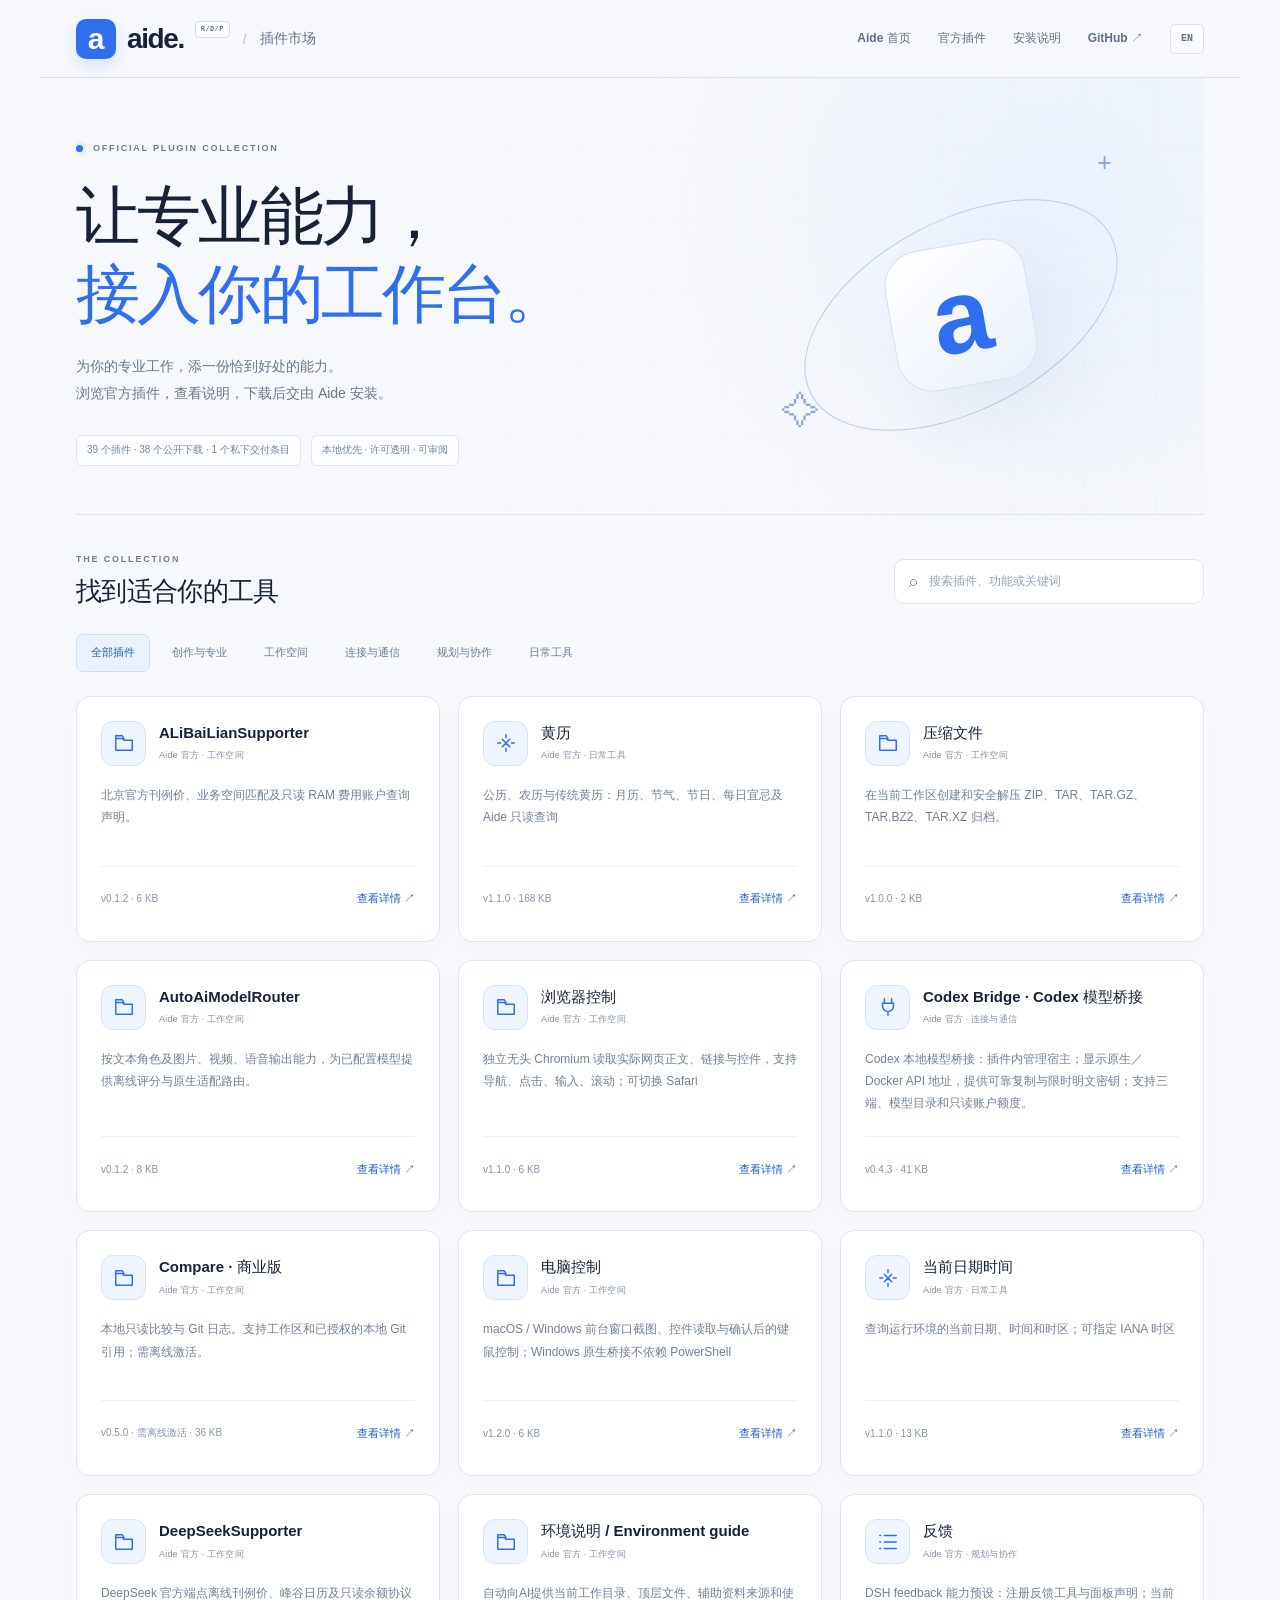
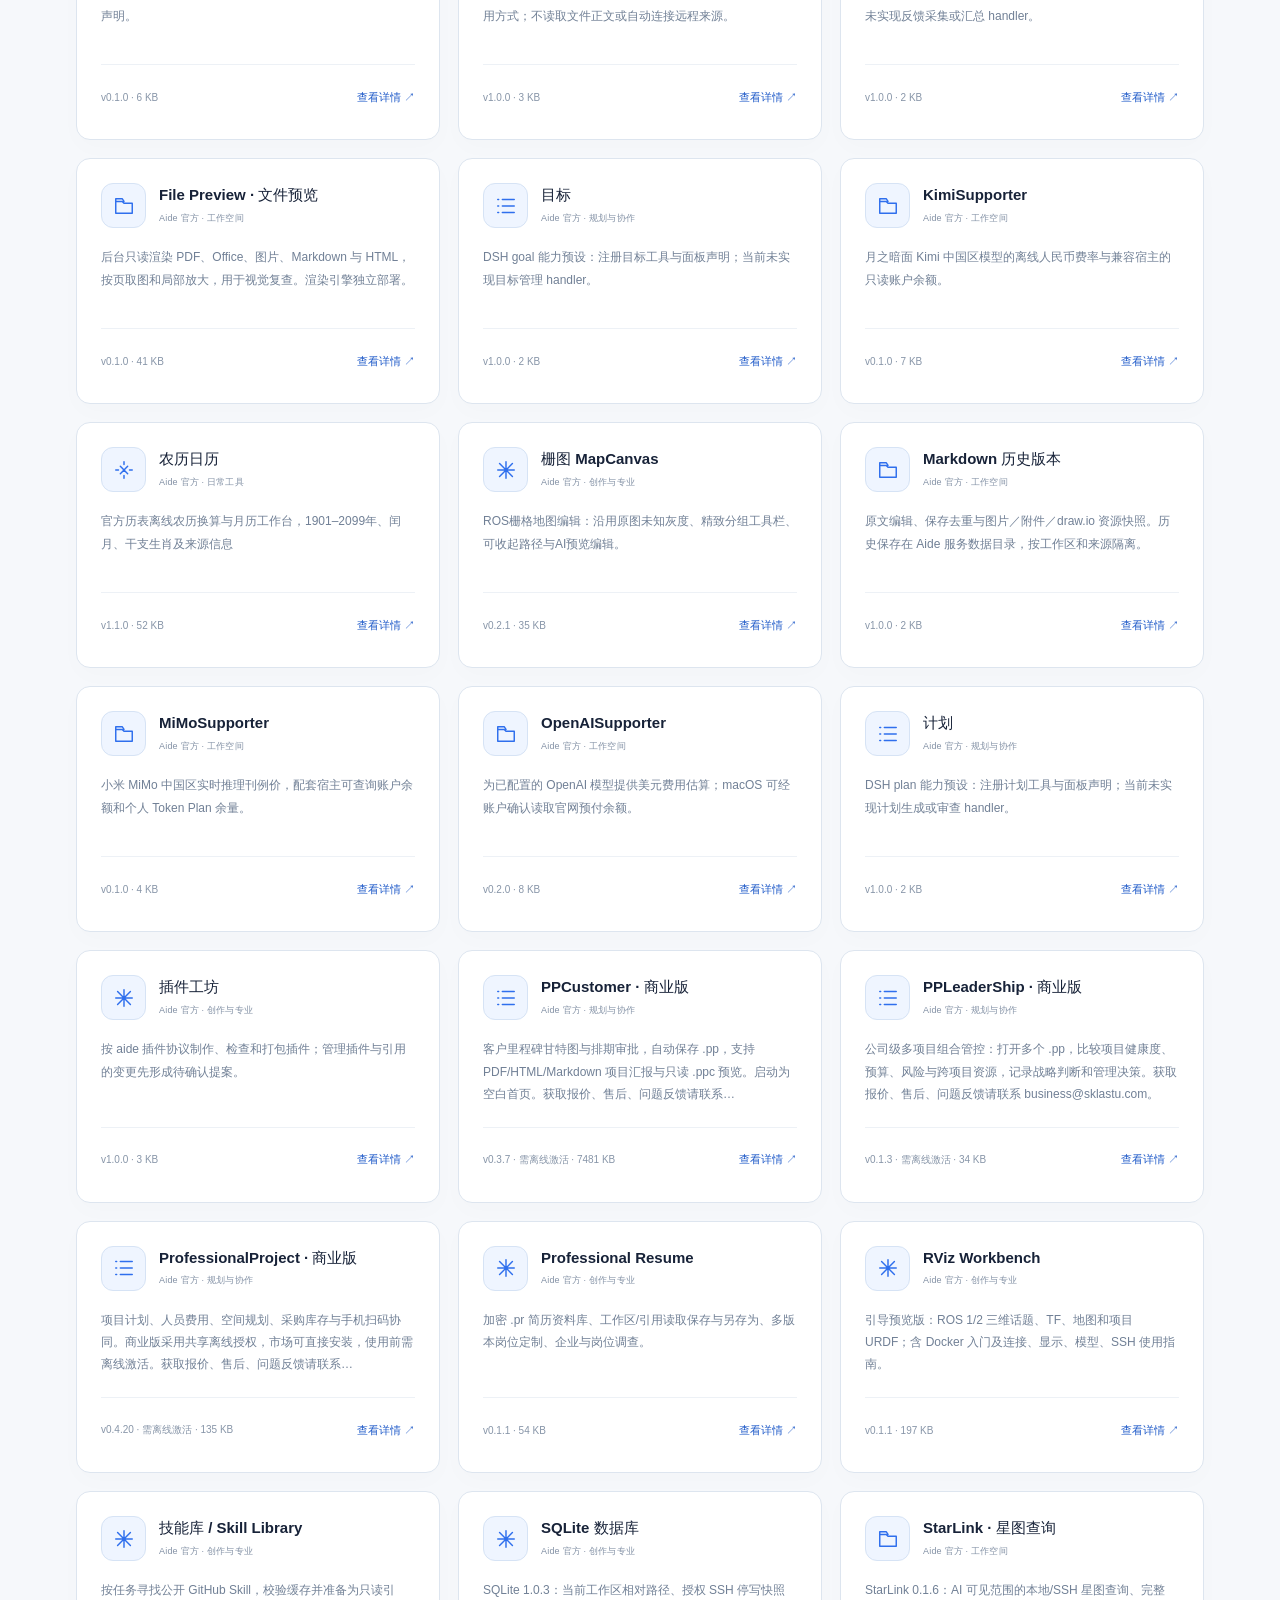
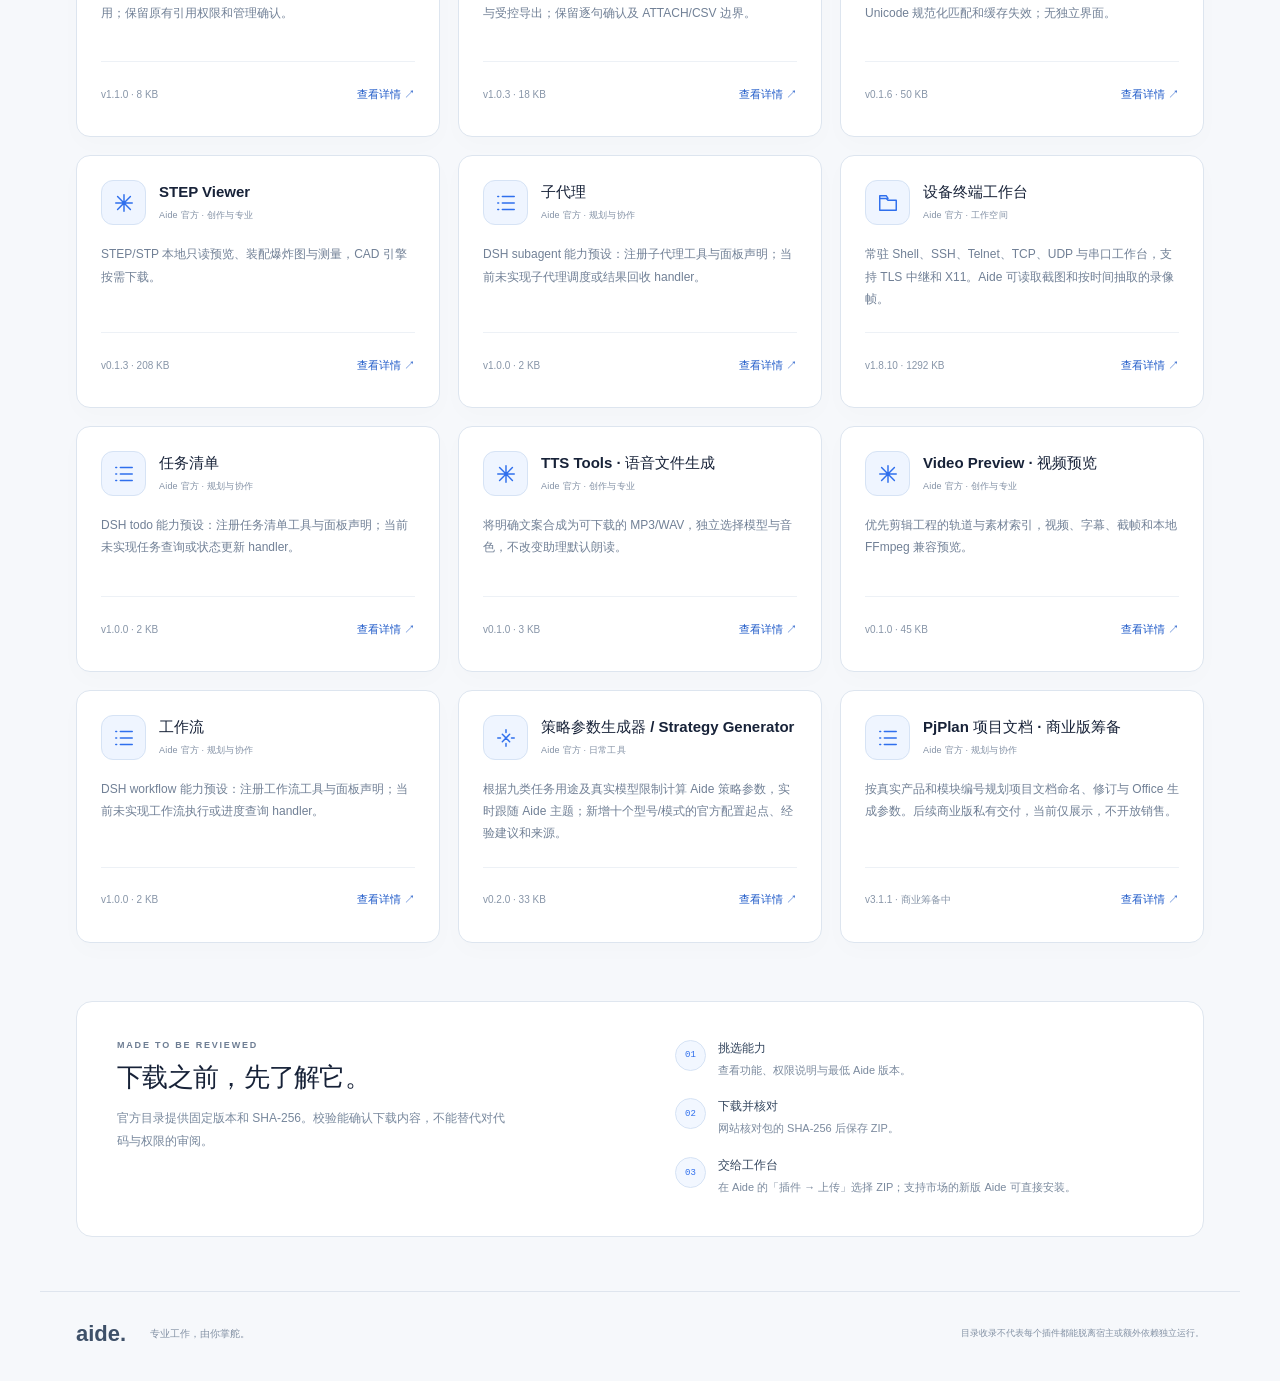
==== commit 2a6c6091: "Add English plugin market" ====
--- a/index.html
+++ b/index.html
@@ -1 +1,48 @@
-<!doctype html><html lang="zh-CN"><head><meta charset="utf-8"><meta name="viewport" content="width=device-width,initial-scale=1"><meta http-equiv="Content-Security-Policy" content="default-src 'self'; script-src 'self'; style-src 'self'; img-src 'self' https://raw.githubusercontent.com; connect-src 'self'; object-src 'none'; base-uri 'none'"><meta name="description" content="Aide 官方插件市场，浏览、核对并下载可安装的插件包。"><title>Aide · 官方插件市场</title><link rel="icon" href="favicon.svg" type="image/svg+xml"><link rel="stylesheet" href="market.css"><script src="market.js" defer></script></head><body><header><a class="brand" href="./"><span class="logo">a</span><b>aide.</b><sup class="brand-phase" title="Research · Development · Productivity">R/D/P</sup><span class="divider">/</span><span>插件市场</span></a><nav><a href="https://skyelan1999.github.io/aide/">Aide 首页</a><a href="#plugins">官方插件</a><a href="#guide">安装说明</a><a href="https://github.com/skyelan1999/aide-pkg-shop" rel="noopener noreferrer" target="_blank">GitHub ↗</a></nav></header><main><section class="hero"><div class="eyebrow"><span></span> OFFICIAL PLUGIN COLLECTION</div><h1>让专业能力，<br><em>接入你的工作台。</em></h1><p>为你的专业工作，添一份恰到好处的能力。<br>浏览官方插件，查看说明，下载后交由 Aide 安装。</p><div class="hero-foot"><span id="count">正在读取目录</span><span>本地优先 · 许可透明 · 可审阅</span></div><div class="hero-art" aria-hidden="true"><span>+</span><div class="art-orbit"></div><div class="art-core">a</div><i>✧</i></div></section><section id="plugins" class="collection"><div class="section-heading"><div><span class="eyebrow">THE COLLECTION</span><h2>找到适合你的工具</h2></div><label class="search"><span aria-hidden="true">⌕</span><input id="search" type="search" placeholder="搜索插件、功能或关键词" aria-label="搜索官方插件"></label></div><div id="categories" class="categories" role="group" aria-label="插件分类"></div><p id="status" role="status" aria-live="polite"></p><div id="grid" class="grid"></div></section><section id="guide" class="guide"><div><span class="eyebrow">MADE TO BE REVIEWED</span><h2>下载之前，先了解它。</h2><p>官方目录提供固定版本和 SHA-256。校验能确认下载内容，不能替代对代码与权限的审阅。</p></div><ol><li><b>挑选能力</b><span>查看功能、权限说明与最低 Aide 版本。</span></li><li><b>下载并核对</b><span>网站核对包的 SHA-256 后保存 ZIP。</span></li><li><b>交给工作台</b><span>在 Aide 的「插件 → 上传」选择 ZIP；支持市场的新版 Aide 可直接安装。</span></li></ol></section></main><footer><a class="brand" href="https://skyelan1999.github.io/aide/">aide.</a><span>专业工作，由你掌舵。</span><small>目录收录不代表每个插件都能脱离宿主或额外依赖独立运行。</small></footer><dialog id="details" aria-labelledby="detail-title"><div class="dialog-top"><span class="eyebrow">PLUGIN DETAILS</span><button id="close" aria-label="关闭详情">×</button></div><div id="detail-body"></div></dialog></body></html>
+<!doctype html>
+<html lang="zh-CN">
+<head>
+  <meta charset="utf-8">
+  <meta name="viewport" content="width=device-width,initial-scale=1">
+  <meta http-equiv="Content-Security-Policy" content="default-src 'self'; script-src 'self'; style-src 'self'; img-src 'self' https://raw.githubusercontent.com; connect-src 'self'; object-src 'none'; base-uri 'none'">
+  <meta name="description" content="Aide 官方插件市场，浏览、核对并下载可安装的插件包。">
+  <title>Aide · 官方插件市场</title>
+  <link rel="icon" href="favicon.svg" type="image/svg+xml">
+  <link rel="alternate" hreflang="en" href="./en/">
+  <link rel="alternate" hreflang="zh-CN" href="./">
+  <link rel="stylesheet" href="market.css">
+  <script src="market.js" defer></script>
+</head>
+<body>
+  <header>
+    <a class="brand" href="./"><span class="logo">a</span><b>aide.</b><sup class="brand-phase" title="Research · Development · Productivity">R/D/P</sup><span class="divider">/</span><span>插件市场</span></a>
+    <nav aria-label="主导航">
+      <a href="https://skyelan1999.github.io/aide/">Aide 首页</a>
+      <a href="#plugins">官方插件</a>
+      <a href="#guide">安装说明</a>
+      <a href="https://github.com/skyelan1999/aide-pkg-shop" rel="noopener noreferrer" target="_blank">GitHub ↗</a>
+      <a class="language-switch" href="./en/" hreflang="en" lang="en" aria-label="Switch to English">EN</a>
+    </nav>
+  </header>
+  <main>
+    <section class="hero">
+      <div class="eyebrow"><span></span> OFFICIAL PLUGIN COLLECTION</div>
+      <h1>让专业能力，<br><em>接入你的工作台。</em></h1>
+      <p>为你的专业工作，添一份恰到好处的能力。<br>浏览官方插件，查看说明，下载后交由 Aide 安装。</p>
+      <div class="hero-foot"><span id="count">正在读取目录</span><span>本地优先 · 许可透明 · 可审阅</span></div>
+      <div class="hero-art" aria-hidden="true"><span>+</span><div class="art-orbit"></div><div class="art-core">a</div><i>✧</i></div>
+    </section>
+    <section id="plugins" class="collection">
+      <div class="section-heading"><div><span class="eyebrow">THE COLLECTION</span><h2>找到适合你的工具</h2></div><label class="search"><span aria-hidden="true">⌕</span><input id="search" type="search" placeholder="搜索插件、功能或关键词" aria-label="搜索官方插件"></label></div>
+      <div id="categories" class="categories" role="group" aria-label="插件分类"></div>
+      <p id="status" role="status" aria-live="polite"></p>
+      <div id="grid" class="grid"></div>
+    </section>
+    <section id="guide" class="guide">
+      <div><span class="eyebrow">MADE TO BE REVIEWED</span><h2>下载之前，先了解它。</h2><p>官方目录提供固定版本和 SHA-256。校验能确认下载内容，不能替代对代码与权限的审阅。</p></div>
+      <ol><li><b>挑选能力</b><span>查看功能、权限说明与最低 Aide 版本。</span></li><li><b>下载并核对</b><span>网站核对包的 SHA-256 后保存 ZIP。</span></li><li><b>交给工作台</b><span>在 Aide 的「插件 → 上传」选择 ZIP；支持市场的新版 Aide 可直接安装。</span></li></ol>
+    </section>
+  </main>
+  <footer><a class="brand" href="https://skyelan1999.github.io/aide/">aide.</a><span>专业工作，由你掌舵。</span><small>目录收录不代表每个插件都能脱离宿主或额外依赖独立运行。</small></footer>
+  <dialog id="details" aria-labelledby="detail-title"><div class="dialog-top"><span class="eyebrow">PLUGIN DETAILS</span><button id="close" aria-label="关闭详情">×</button></div><div id="detail-body"></div></dialog>
+</body>
+</html>
--- a/market.css
+++ b/market.css
@@ -71,6 +71,7 @@
 nav { display: flex; align-items: center; gap: 27px; font-size: 12px; font-weight: 550; color: #617088; }
 nav a { display: inline-flex; align-items: center; min-height: 42px; }
 nav a:hover { color: var(--blue); }
+nav .language-switch { justify-content: center; min-width: 34px; min-height: 30px; padding: 0 7px; border: 1px solid #d9e2ee; border-radius: 5px; background: #ffffff8c; font: 650 10px/1 ui-monospace, SFMono-Regular, Consolas, monospace; }
 main { padding: 0 36px; }
 
 .hero {
@@ -118,6 +119,7 @@
   line-height: 1.22;
 }
 h1 em { font-style: normal; color: var(--blue); }
+html[lang="en"] h1 { max-width: 820px; font-size: clamp(44px, 4.8vw, 60px); }
 .hero p { max-width: 570px; margin: 0; color: #68788f; font-size: 14px; line-height: 1.95; }
 .hero-foot { display: flex; flex-wrap: wrap; gap: 10px; margin-top: 27px; }
 .hero-foot > span {
@@ -294,6 +296,7 @@
 #status:empty { display: none; }
 #status { color: #667f98; font-size: 12px; }
 .download-status { min-height: 20px; color: #667f98; font-size: 11px; }
+.original-note { padding: 10px 12px; border: 1px solid #e0e7f0; border-radius: 8px; background: #f2f5fa; }
 .resource { margin-top: 18px; padding-top: 18px; border-top: 1px solid var(--line); }
 .resource > a { color: var(--blue); font-size: 12px; text-decoration: underline; text-underline-offset: 4px; }
 .resource p { overflow-wrap: anywhere; }
@@ -304,6 +307,12 @@
   .guide { gap: 34px; }
   footer { flex-wrap: wrap; }
   footer small { width: 100%; max-width: none; margin: 0; text-align: left; }
+}
+
+@media (min-width: 601px) and (max-width: 760px) {
+  header { padding: 0 24px; gap: 14px; }
+  header .divider, header .brand > span:last-child { display: none; }
+  nav { gap: 16px; }
 }
 
 @media (max-width: 600px) {
@@ -314,13 +323,14 @@
   header .logo { width: 36px; height: 36px; border-radius: 9px; font-size: 27px; }
   header .brand-phase { font-size: 6px; padding: 3px 4px; }
   header .divider, header .brand > span:last-child { display: none; }
-  nav { gap: 13px; font-size: 10px; }
+  nav { gap: 11px; font-size: 10px; }
   nav a:first-child, nav a:nth-child(2) { display: none; }
   main { padding: 0 20px; }
   .hero { min-height: 390px; padding: 44px 0 37px; }
   .hero::before { background-size: auto, 56px 56px, 56px 56px; }
   .eyebrow { font-size: 8px; letter-spacing: 1.4px; }
   h1 { margin-top: 22px; font-size: clamp(34px, 9.8vw, 42px); letter-spacing: -1.7px; line-height: 1.25; }
+  html[lang="en"] h1 { font-size: clamp(32px, 9vw, 39px); letter-spacing: -1.5px; }
   .hero p { max-width: 330px; font-size: 12px; line-height: 1.95; }
   .hero-art { inset: 80px -170px 0 36%; opacity: .18; }
   .hero-foot { gap: 7px; margin-top: 23px; }
